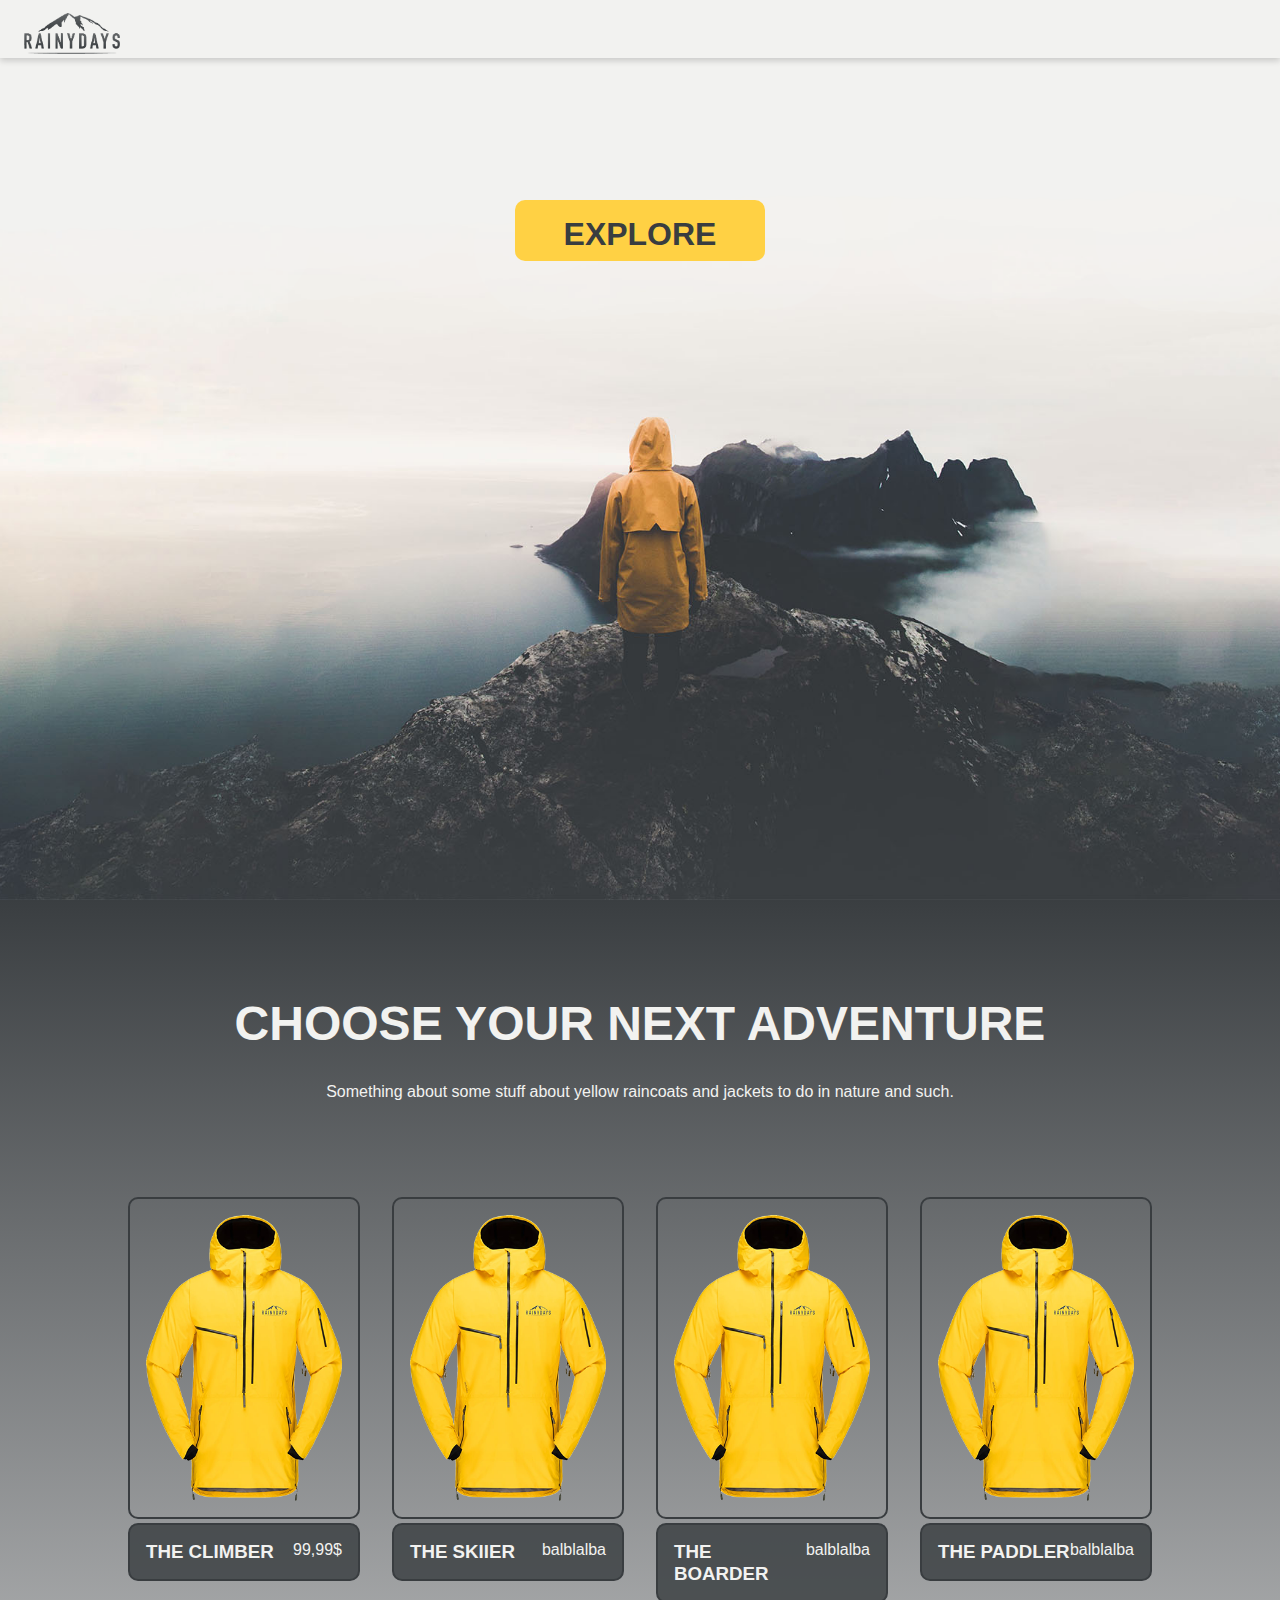
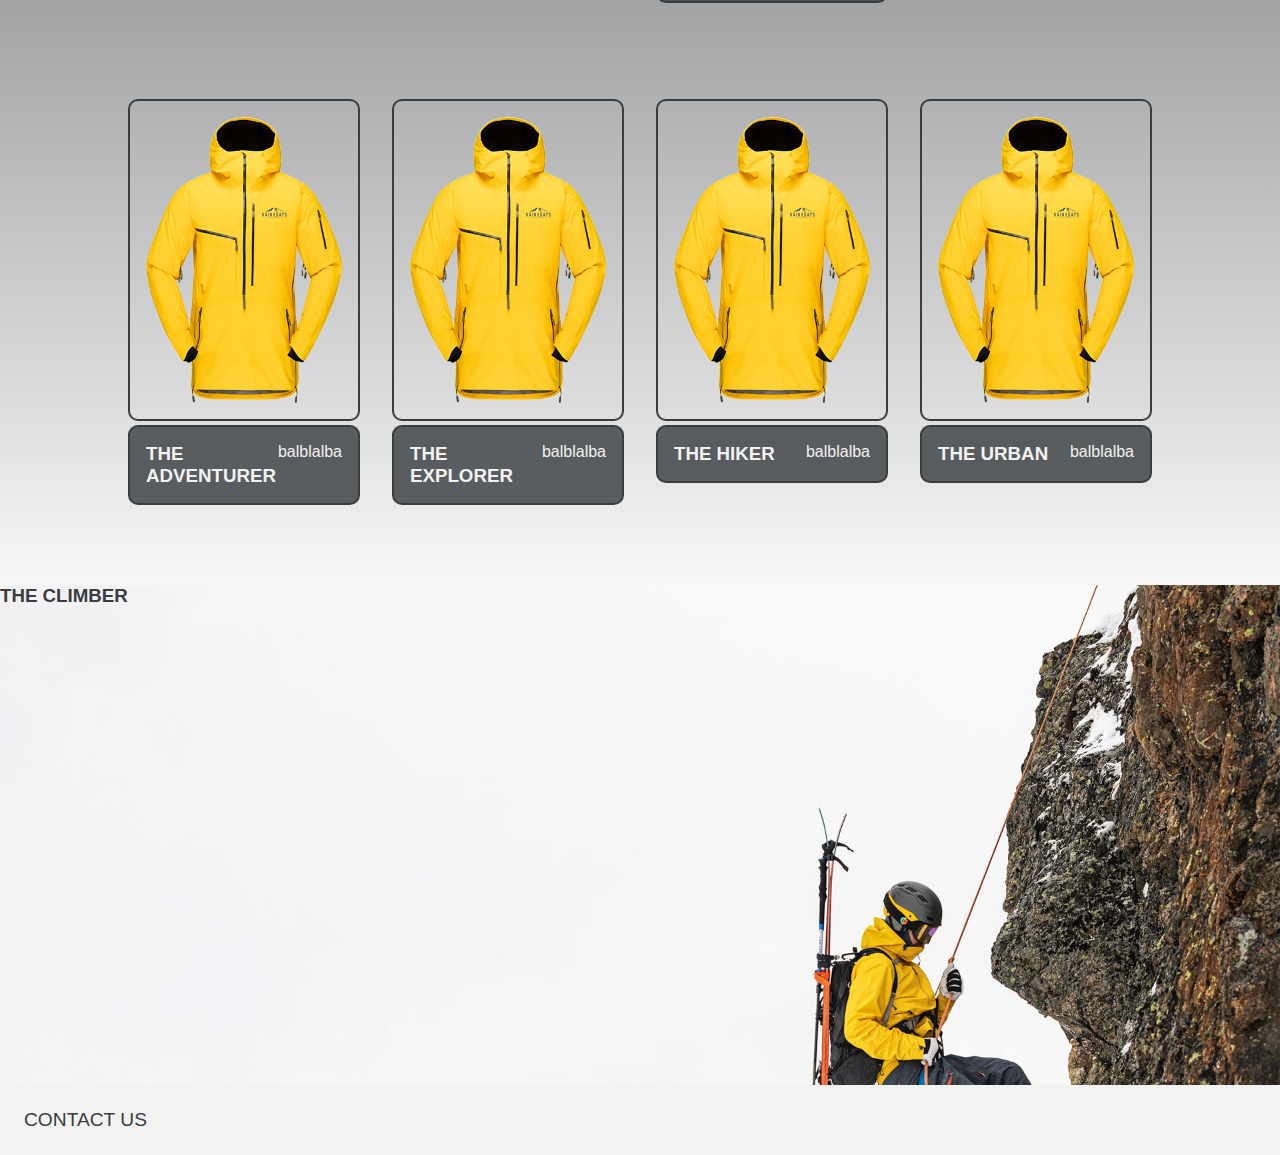
==== index.html @ fcfbfd4c "Add styles to product overview" ====
<!DOCTYPE html>
<html lang="en">

<head>
  <meta charset="UTF-8">
  <meta name="viewport" content="width=device-width, initial-scale=1.0">
  <title>RAINYDAYS</title>
  <link rel="icon" href="images/favicon.ico" />
  <link rel="stylesheet" href="css/style.css">
  <link rel="stylesheet" href="https://use.fontawesome.com/releases/v5.15.4/css/all.css"
    integrity="sha384-DyZ88mC6Up2uqS4h/KRgHuoeGwBcD4Ng9SiP4dIRy0EXTlnuz47vAwmeGwVChigm" crossorigin="anonymous">
  <link href="https://fonts.cdnfonts.com/css/din-1451-std" rel="stylesheet">



</head>

<body>
  <header>
    <a href="index.html">
      <img src="images/logo.png" alt="RAINYDAYS Home">
    </a>
    <input type="checkbox" id="hamburger-checkbox" />
    <label for="hamburger-checkbox"><span></span></label>
    <nav>

      <a href="#help"><i class="fas fa-question-circle"></i></a>
      <a href="#profile"><i class="fas fa-user"></i></a>
      <a href="#cart"><i class="fas fa-shopping-cart"></i></a>
    </nav>
  </header>
  <main>
    <a href="#product-overview" class="cta-button">
      <h1>EXPLORE</h1>
    </a>
    <section id="intro">

    </section>
    <section id="product-overview">
      <h2>CHOOSE YOUR NEXT ADVENTURE</h2>
      <p>Something about some stuff about yellow raincoats and jackets to do in nature and such.</p>
      <div id="product-wrapper">
        <article><img src="images/adventure.png" alt="The Climber" />
          <div class="product-info">
            <h3>THE CLIMBER</h3>
            <p>99,99$</p>
          </div>

        </article>
        <article><img src="images/adventure.png" alt="The Skiier" />
          <div class="product-info">
            <h3>THE SKIIER</h3>
            <p>balblalba</p>
          </div>
        </article>
        <article><img src="images/adventure.png" alt="The Boarder" />
          <div class="product-info">
            <h3>THE BOARDER</h3>
            <p>balblalba</p>
          </div>
        </article>
        <article><img src="images/adventure.png" alt="The Paddler" />
          <div class="product-info">
            <h3>THE PADDLER</h3>
            <p>balblalba</p>
          </div>
        </article>
        <article><img src="images/adventure.png" alt="The Adventurer" />
          <div class="product-info">
            <h3>THE ADVENTURER</h3>
            <p>balblalba</p>
          </div>
        </article>
        <article><img src="images/adventure.png" alt="The Explorer" />
          <div class="product-info">
            <h3>THE EXPLORER</h3>
            <p>balblalba</p>
          </div>
        </article>
        <article><img src="images/adventure.png" alt="The Hiker" />
          <div class="product-info">
            <h3>THE HIKER</h3>
            <p>balblalba</p>
          </div>
        </article>
        <article><img src="images/adventure.png" alt="The Urban" />
          <div class="product-info">
            <h3>THE URBAN</h3>
            <p>balblalba</p>
          </div>
        </article>
      </div>
    </section>
    <section id="climber" class="product-hero">
      <h3>THE CLIMBER</h3>
    </section>

  </main>
  <footer>
    <a href="#contact">CONTACT US</a>
    <div class="social-media">
      <a href="https://www.facebook.com" target="_blank"><i class="fab fa-facebook"></i></a>
      <a href="https://www.instagram.com" target="_blank"><i class="fab fa-instagram"></i></a>
      <a href="https://www.twitter.com"><i class="fab fa-twitter"></i></a>
    </div>
  </footer>
</body>

</html>
---- css/style.css ----
:root {
  --pink: #f2a679;
  --brown: #8c613b;
  --yellow: #ffd144;
  --white: #f2f2f0;
  --black: #393d40;
  --shadow: #00000029;
  --grey: #393d40d0;
}

* {
  margin: 0;
  padding: 0;
  box-sizing: border-box;
  text-decoration: none;
}

body {
  font-family: "DIN 1451 Std", Arial, Helvetica, sans-serif;
  color: var(--black);
}

header {
  background-color: var(--white);
  position: fixed;
  z-index: 2;
  top: 0;
  left: 0;
  width: 100%;
  box-shadow: 0px 3px 6px var(--shadow);
}

header img {
  max-width: 6rem;
  margin: 0.8rem 0rem 0rem 1.5rem;
}

nav {
  display: none;
}

#hamburger-checkbox {
  display: none;
}

#hamburger-checkbox:checked ~ nav {
  display: flex;
  justify-content: space-evenly;
  min-width: 100vw;
  /*   overflow: hidden;
  z-index: 10;
  position: absolute;
  top: 4rem;
  left: calc(50% - 100px); */
}

#hamburger-checkbox:checked ~ label > span::after {
  content: "\f057";
}

header img:hover {
  opacity: 0.6;
}

header label {
  padding: 1.5rem;
  cursor: pointer;
  float: right;
}

label > span::after {
  font-family: "Font Awesome 5 Free";
  content: "\f0c9";
  font-weight: 900;
  font-style: normal;
}

nav a {
  padding: 1.5rem;
}

h2 {
  font-size: 3rem;
  padding: 3rem 1rem 1rem 1rem;
  text-align: center;
}

nav a:hover {
  color: var(--pink);
}

a {
  color: var(--black);
}

#intro {
  max-width: 100%;
  min-height: 100vh;
  background: url("../images/background.png");
  background-repeat: no-repeat;
  background-size: cover;
  background-position: center;
}

.cta-button {
  background-color: var(--yellow);
  width: 250px;
  padding: 1rem 1rem 0.5rem 1rem;
  text-align: center;
  display: inline-block;
  position: absolute;
  top: 200px;
  left: calc(50% - 125px);
  cursor: pointer;
  border-radius: 10px;
}

.cta-button:hover {
  background-color: var(--pink);
}

#product-overview {
  background: linear-gradient(180deg, #3a3e41 0%, #f7f7f7 100%);
  color: var(--white);
  scroll-margin-top: 3rem;
  padding-bottom: 5rem;
}

#product-overview > p {
  text-align: center;
  padding: 1rem;
}

#product-wrapper {
  margin-top: 5rem;
  display: flex;
  flex-wrap: wrap;
  gap: 6rem 2rem;
  justify-content: center;
  margin-left: 10%;
  margin-right: 10%;
}

#product-wrapper article {
  flex: 1;
  min-width: 100%;
  cursor: pointer;
}

#product-wrapper article:hover > img {
  background-color: var(--white);
}

#product-wrapper article:hover > .product-info {
  background-color: var(--pink);
  border: solid var(--pink) 2px;
}

#product-wrapper img {
  width: 100%;
  border: solid var(--black) 2px;
  border-radius: 10px;
  padding: 1rem;
}

.product-info {
  background-color: var(--grey);
  border: solid var(--black) 2px;
  border-radius: 10px;
  padding: 1rem;
  display: flex;
  justify-content: space-between;
}

.product-hero {
  max-width: 100vw;
  min-height: 500px;
}

#climber {
  background: url("../images/climber.jpg");
  background-repeat: no-repeat;
  background-size: 100%;
}

footer {
  background-color: var(--white);
  display: flex;
  justify-content: space-between;
  padding: 1.5rem;
}

footer a {
  display: inline-block;
  padding: 1.5rem;
  font-size: 1.2rem;
}

footer a:hover {
  color: var(--pink);
}

@media (min-width: 500px) {
  header {
    display: flex;
    flex-wrap: wrap;
    justify-content: space-between;
    align-items: center;
  }
  header label {
    display: none;
  }
  nav {
    display: block;
    flex: none;
  }
}

@media (max-width: 400px) {
  footer a {
    padding: 0.3rem;
  }
}

@media (min-width: 700px) {
  #product-wrapper > article {
    min-width: 45%;
  }
  footer {
    padding: 0;
  }
}

@media (min-width: 800px) {
  #product-wrapper > article {
    min-width: 30%;
  }
}

@media (min-width: 900px) {
  #product-wrapper > article {
    min-width: 20%;
  }
  h2 {
    padding-top: 6rem;
  }
}

/* footer   min-height: 4rem; */
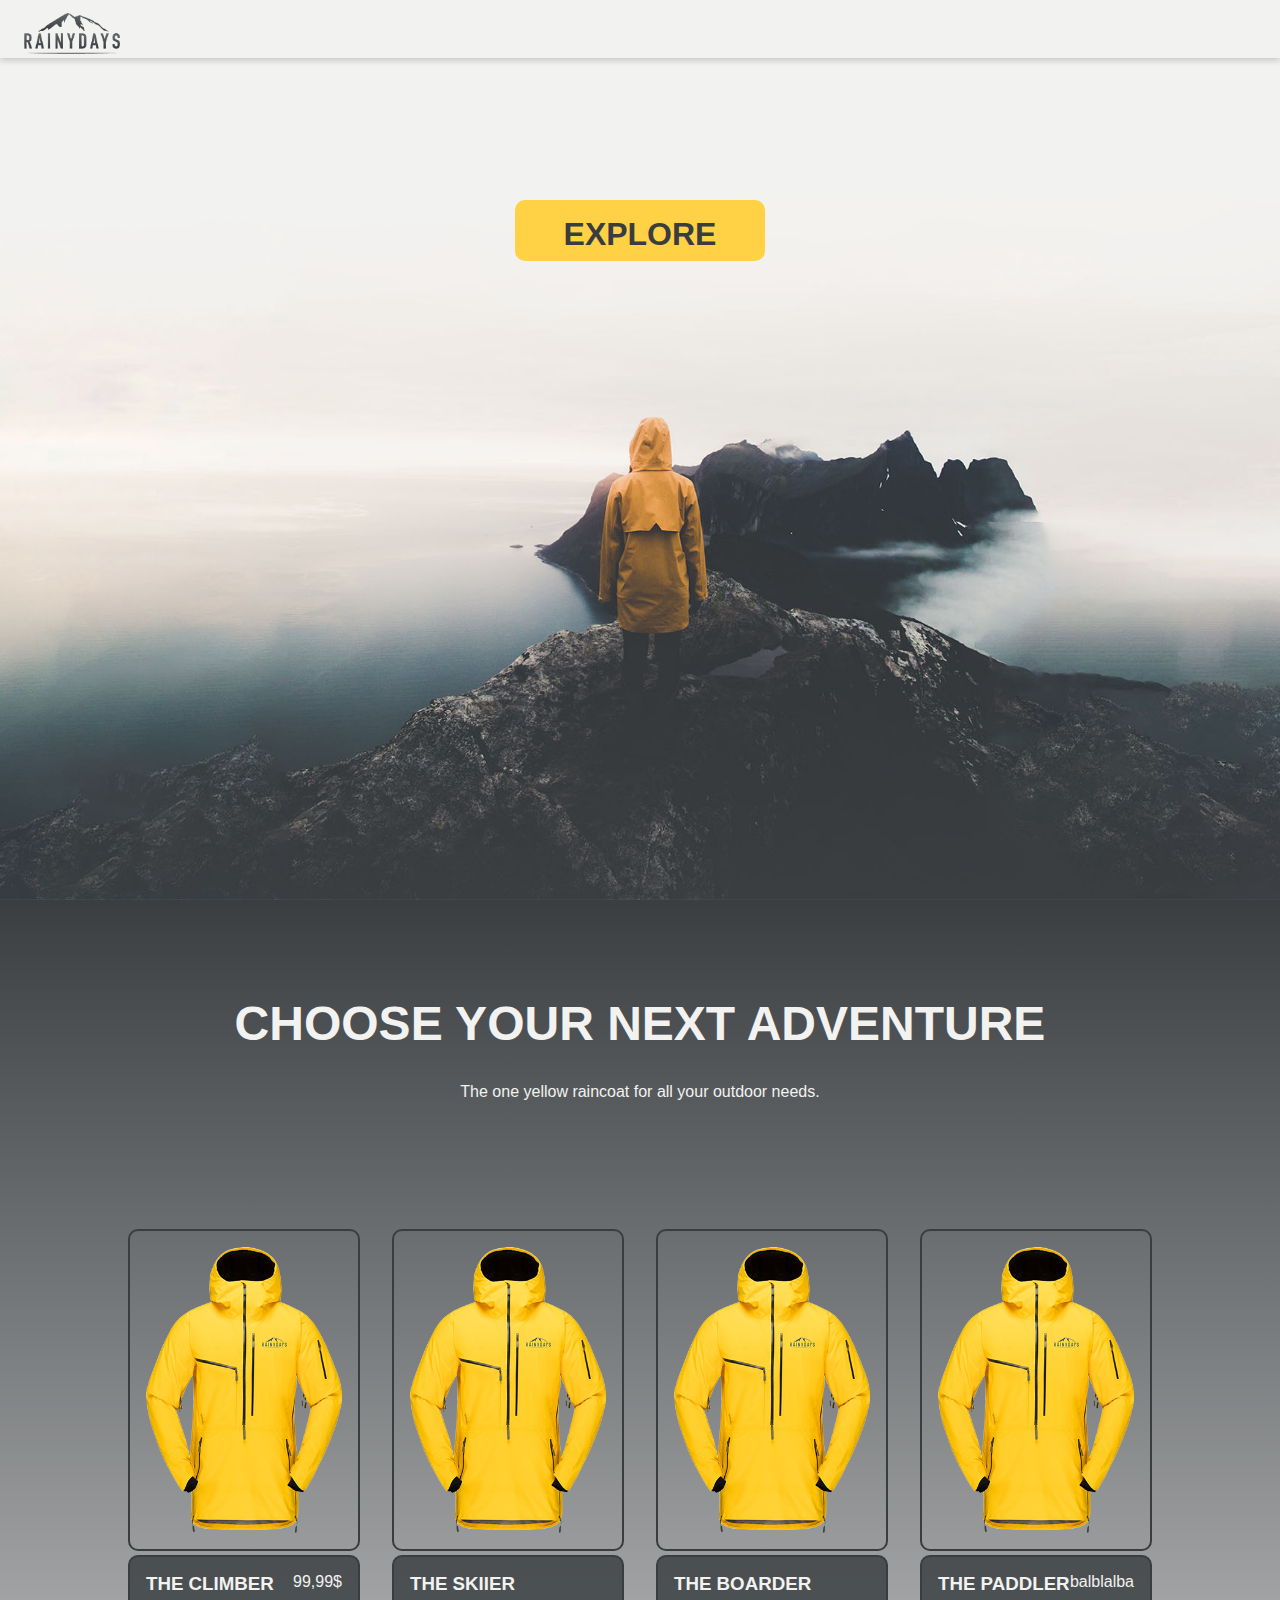
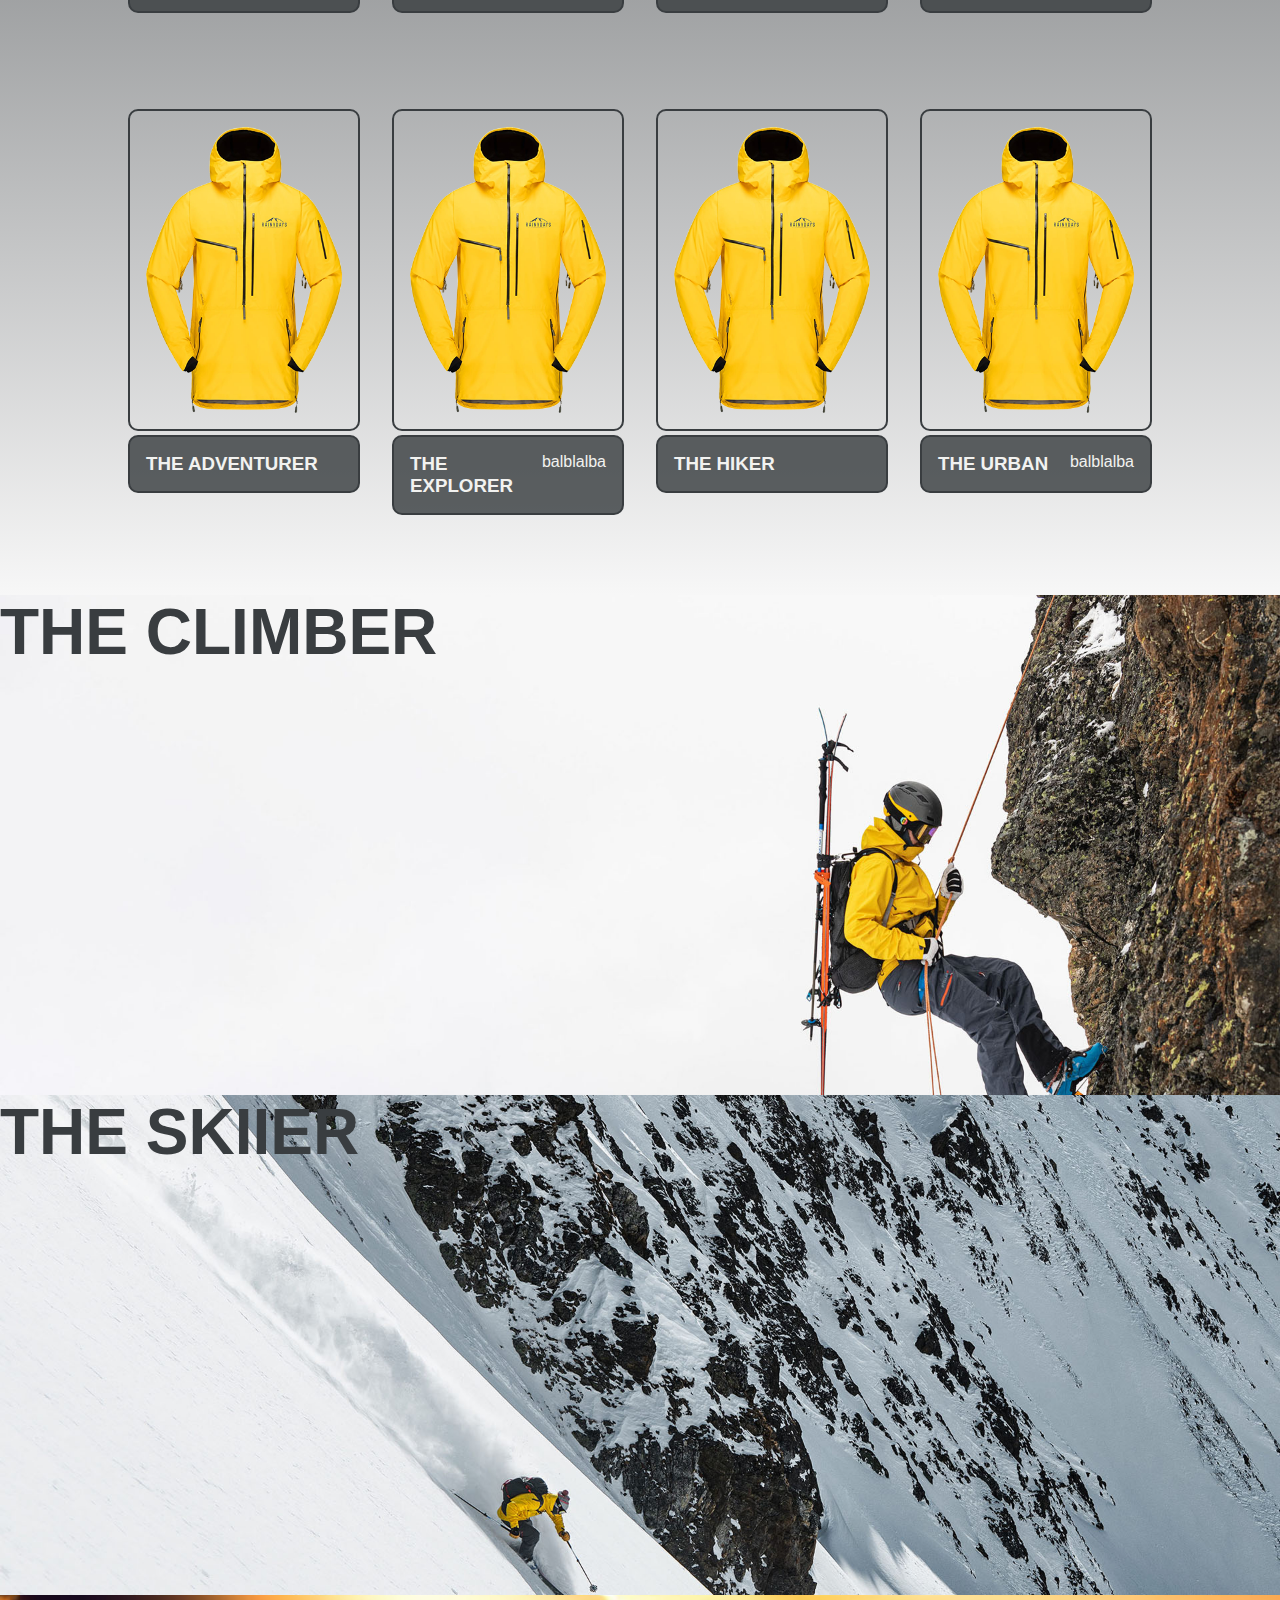
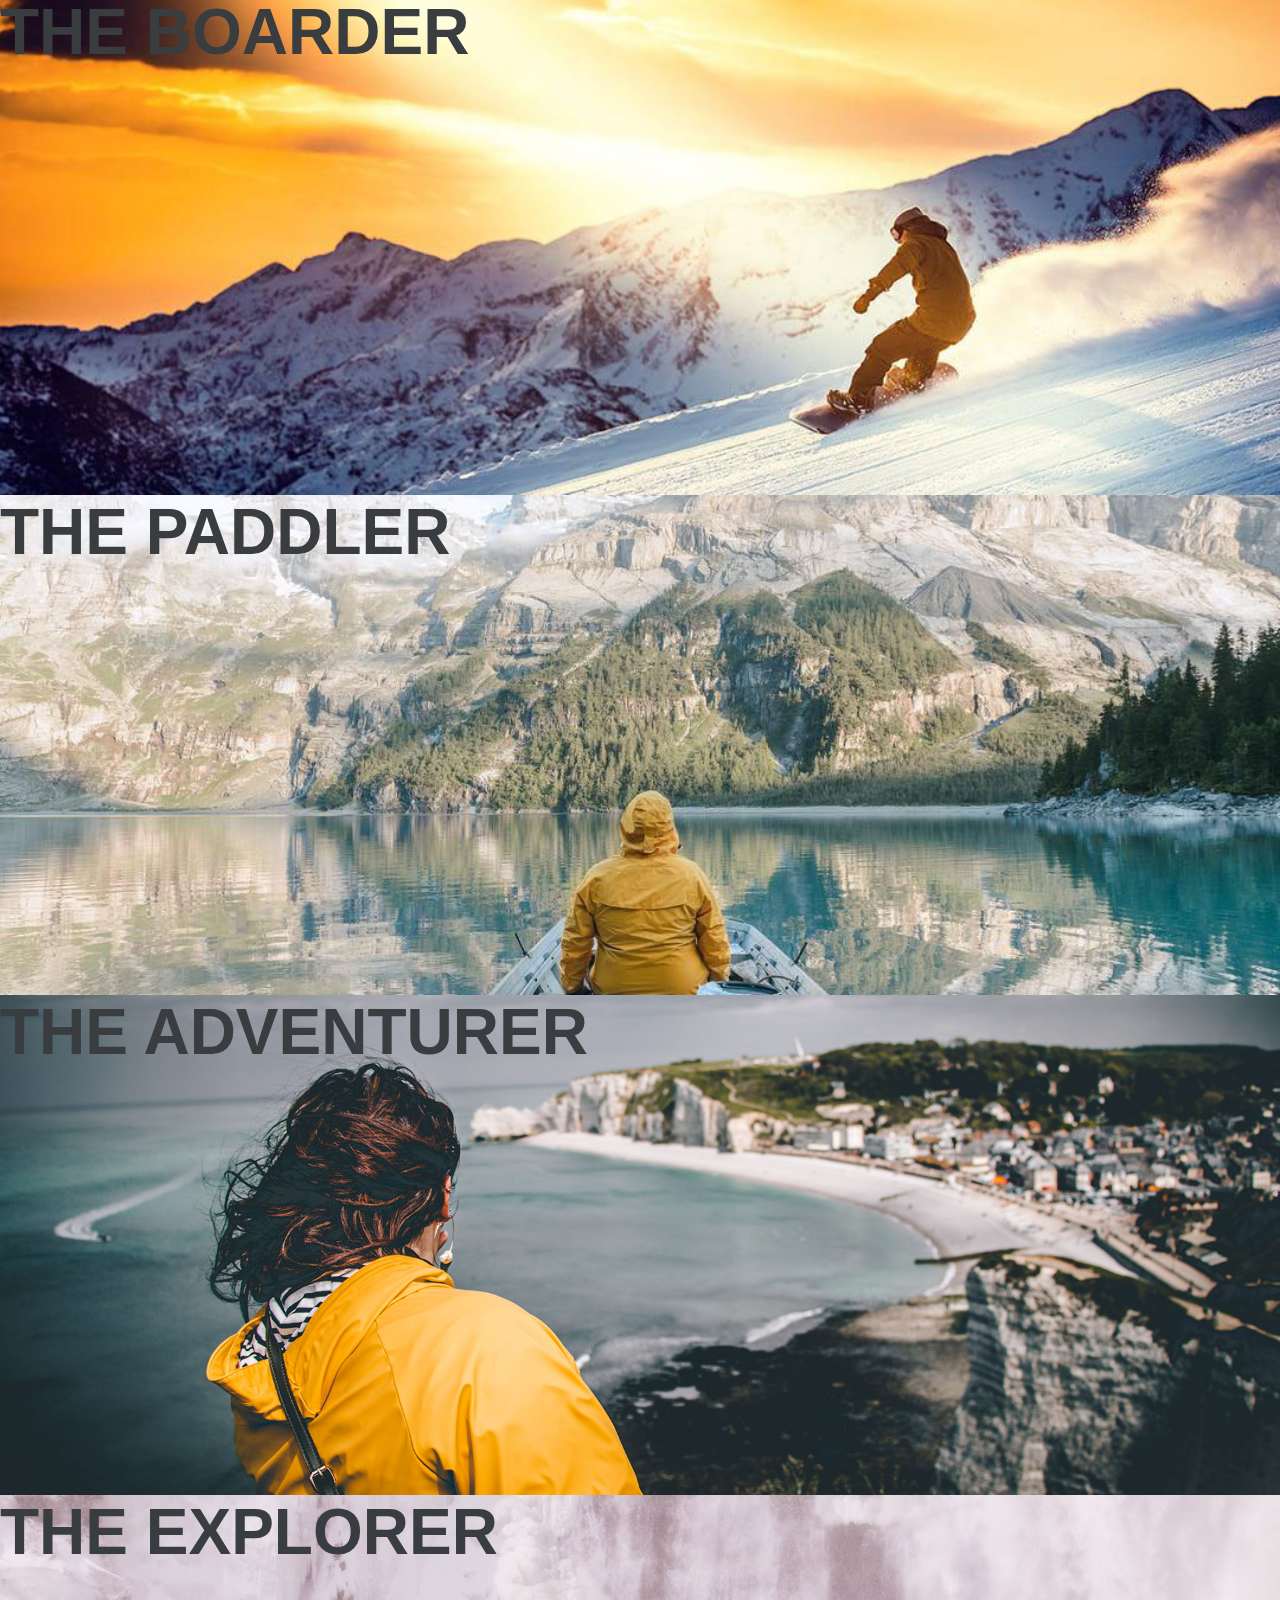
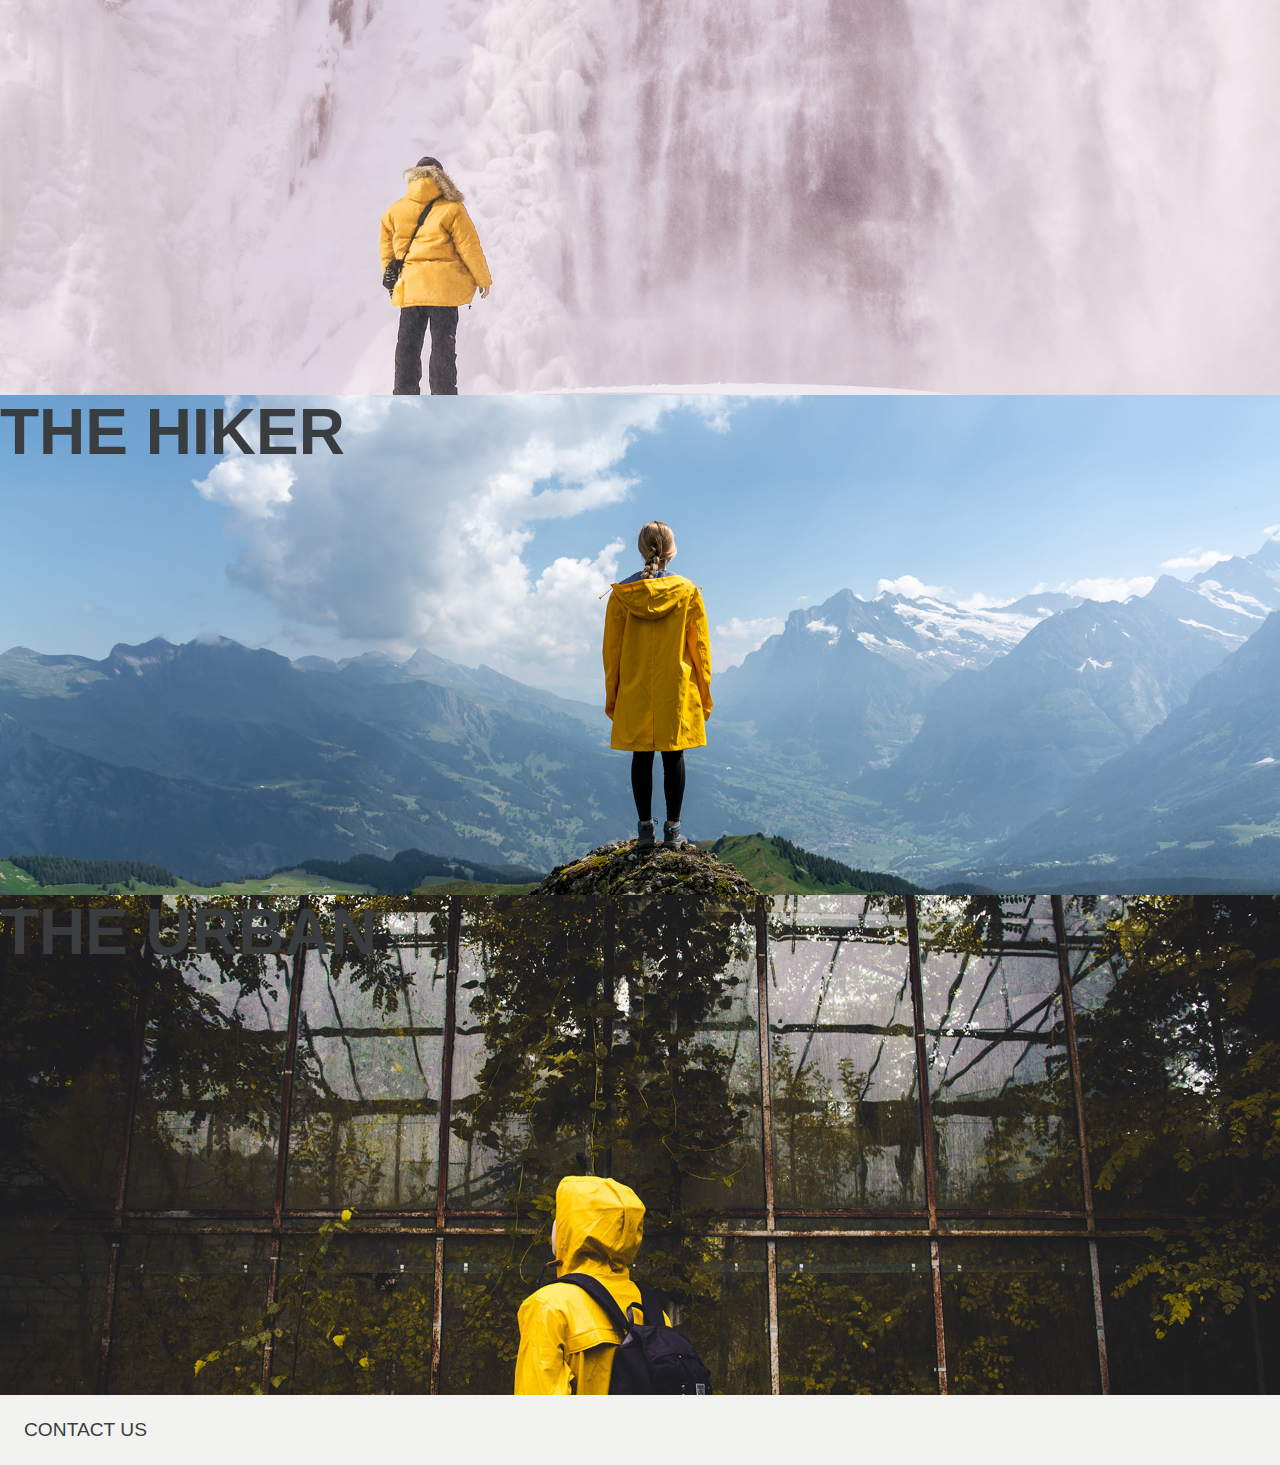
==== commit 687f980b: "Add experience images" ====
--- a/index.html
+++ b/index.html
@@ -38,7 +38,11 @@
     </section>
     <section id="product-overview">
       <h2>CHOOSE YOUR NEXT ADVENTURE</h2>
-      <p>Something about some stuff about yellow raincoats and jackets to do in nature and such.</p>
+      <p>The one yellow raincoat for all your outdoor needs.</p>
+      <p><i class="fas fa-bolt"></i><i class="fas fa-cloud"></i><i class="fas fa-cloud-showers-heavy"></i><i
+          class="fas fa-snowflake"></i><i class="fas fa-sun"></i><i class="fas fa-wind"></i><i
+          class="fas fa-water"></i><i class="fas fa-temperature-high"></i><i class="fas fa-temperature-low"></i>
+      </p>
       <div id="product-wrapper">
         <article><img src="images/adventure.png" alt="The Climber" />
           <div class="product-info">
@@ -50,13 +54,13 @@
         <article><img src="images/adventure.png" alt="The Skiier" />
           <div class="product-info">
             <h3>THE SKIIER</h3>
-            <p>balblalba</p>
+            <p><i class="fas fa-skiing"></i></p>
           </div>
         </article>
         <article><img src="images/adventure.png" alt="The Boarder" />
           <div class="product-info">
             <h3>THE BOARDER</h3>
-            <p>balblalba</p>
+            <p><i class="fas fa-snowboarding"></i></p>
           </div>
         </article>
         <article><img src="images/adventure.png" alt="The Paddler" />
@@ -68,7 +72,7 @@
         <article><img src="images/adventure.png" alt="The Adventurer" />
           <div class="product-info">
             <h3>THE ADVENTURER</h3>
-            <p>balblalba</p>
+            <p><i class="fas fa-recycle"></i></p>
           </div>
         </article>
         <article><img src="images/adventure.png" alt="The Explorer" />
@@ -80,7 +84,7 @@
         <article><img src="images/adventure.png" alt="The Hiker" />
           <div class="product-info">
             <h3>THE HIKER</h3>
-            <p>balblalba</p>
+            <p><i class="fas fa-hiking"></i></p>
           </div>
         </article>
         <article><img src="images/adventure.png" alt="The Urban" />
@@ -92,7 +96,28 @@
       </div>
     </section>
     <section id="climber" class="product-hero">
-      <h3>THE CLIMBER</h3>
+      <h4>THE CLIMBER</h4>
+    </section>
+    <section id="skiier" class="product-hero">
+      <h4>THE SKIIER</h4>
+    </section>
+    <section id="boarder" class="product-hero">
+      <h4>THE BOARDER</h4>
+    </section>
+    <section id="paddler" class="product-hero">
+      <h4>THE PADDLER</h4>
+    </section>
+    <section id="adventurer" class="product-hero">
+      <h4>THE ADVENTURER</h4>
+    </section>
+    <section id="explorer" class="product-hero">
+      <h4>THE EXPLORER</h4>
+    </section>
+    <section id="hiker" class="product-hero">
+      <h4>THE HIKER</h4>
+    </section>
+    <section id="urban" class="product-hero">
+      <h4>THE URBAN</h4>
     </section>
 
   </main>
--- a/css/style.css
+++ b/css/style.css
@@ -83,6 +83,13 @@
   font-size: 3rem;
   padding: 3rem 1rem 1rem 1rem;
   text-align: center;
+}
+
+h3 {
+}
+
+h4 {
+  font-size: 4rem;
 }
 
 nav a:hover {
@@ -173,14 +180,47 @@
 }
 
 .product-hero {
-  max-width: 100vw;
+  min-width: 100vw;
   min-height: 500px;
 }
 
 #climber {
-  background: url("../images/climber.jpg");
-  background-repeat: no-repeat;
-  background-size: 100%;
+  background: url("../images/climber.jpg") no-repeat right;
+  background-size: cover;
+}
+
+#skiier {
+  background: url("../images/skiier.jpg") no-repeat center;
+  background-size: cover;
+}
+
+#boarder {
+  background: url("../images/boarder.jpg") no-repeat center;
+  background-size: cover;
+}
+
+#paddler {
+  background: url("../images/paddler.jpg") no-repeat center;
+  background-size: cover;
+}
+
+#adventurer {
+  background: url("../images/adventurer.jpg") no-repeat center;
+  background-size: cover;
+}
+
+#explorer {
+  background: url("../images/explorer.jpg") no-repeat center;
+  background-size: cover;
+}
+
+#hiker {
+  background: url("../images/hiker.jpg") no-repeat center;
+  background-size: cover;
+}
+#urban {
+  background: url("../images/urban.jpg") no-repeat center;
+  background-size: cover;
 }
 
 footer {
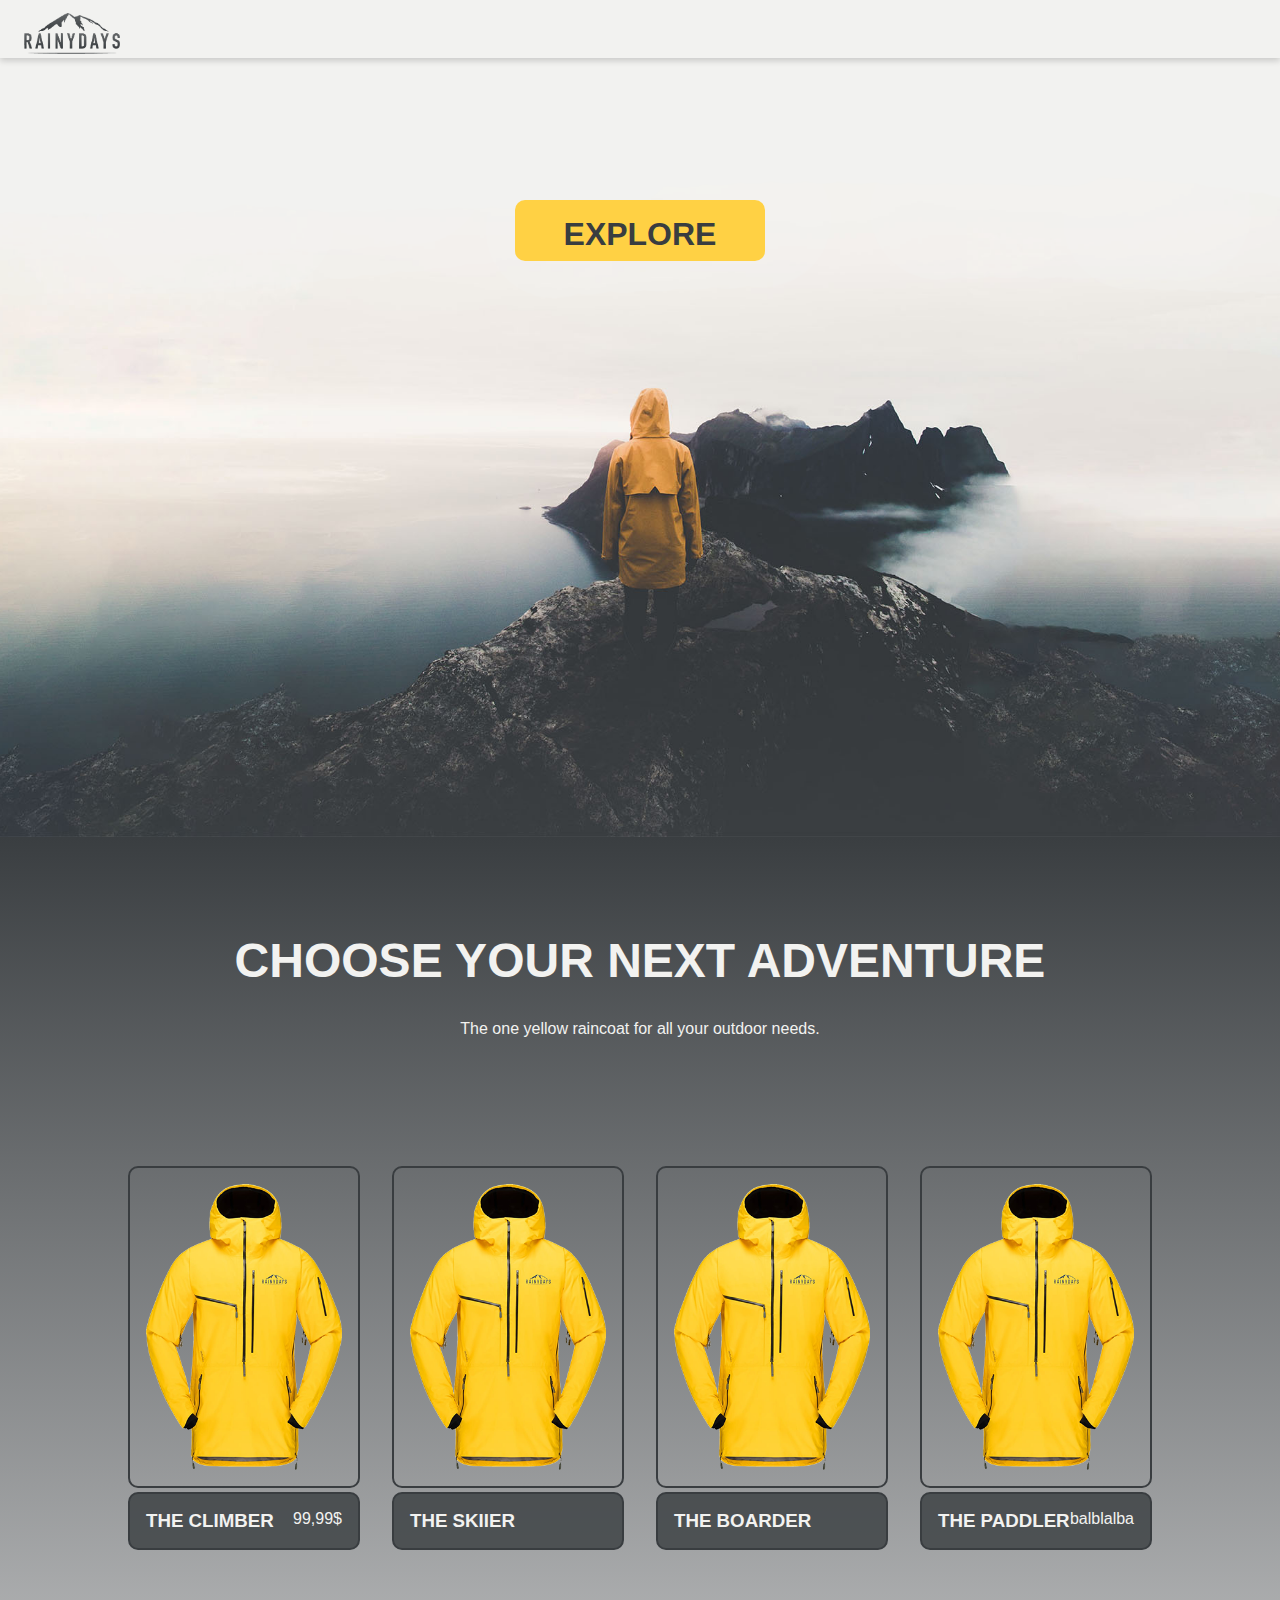
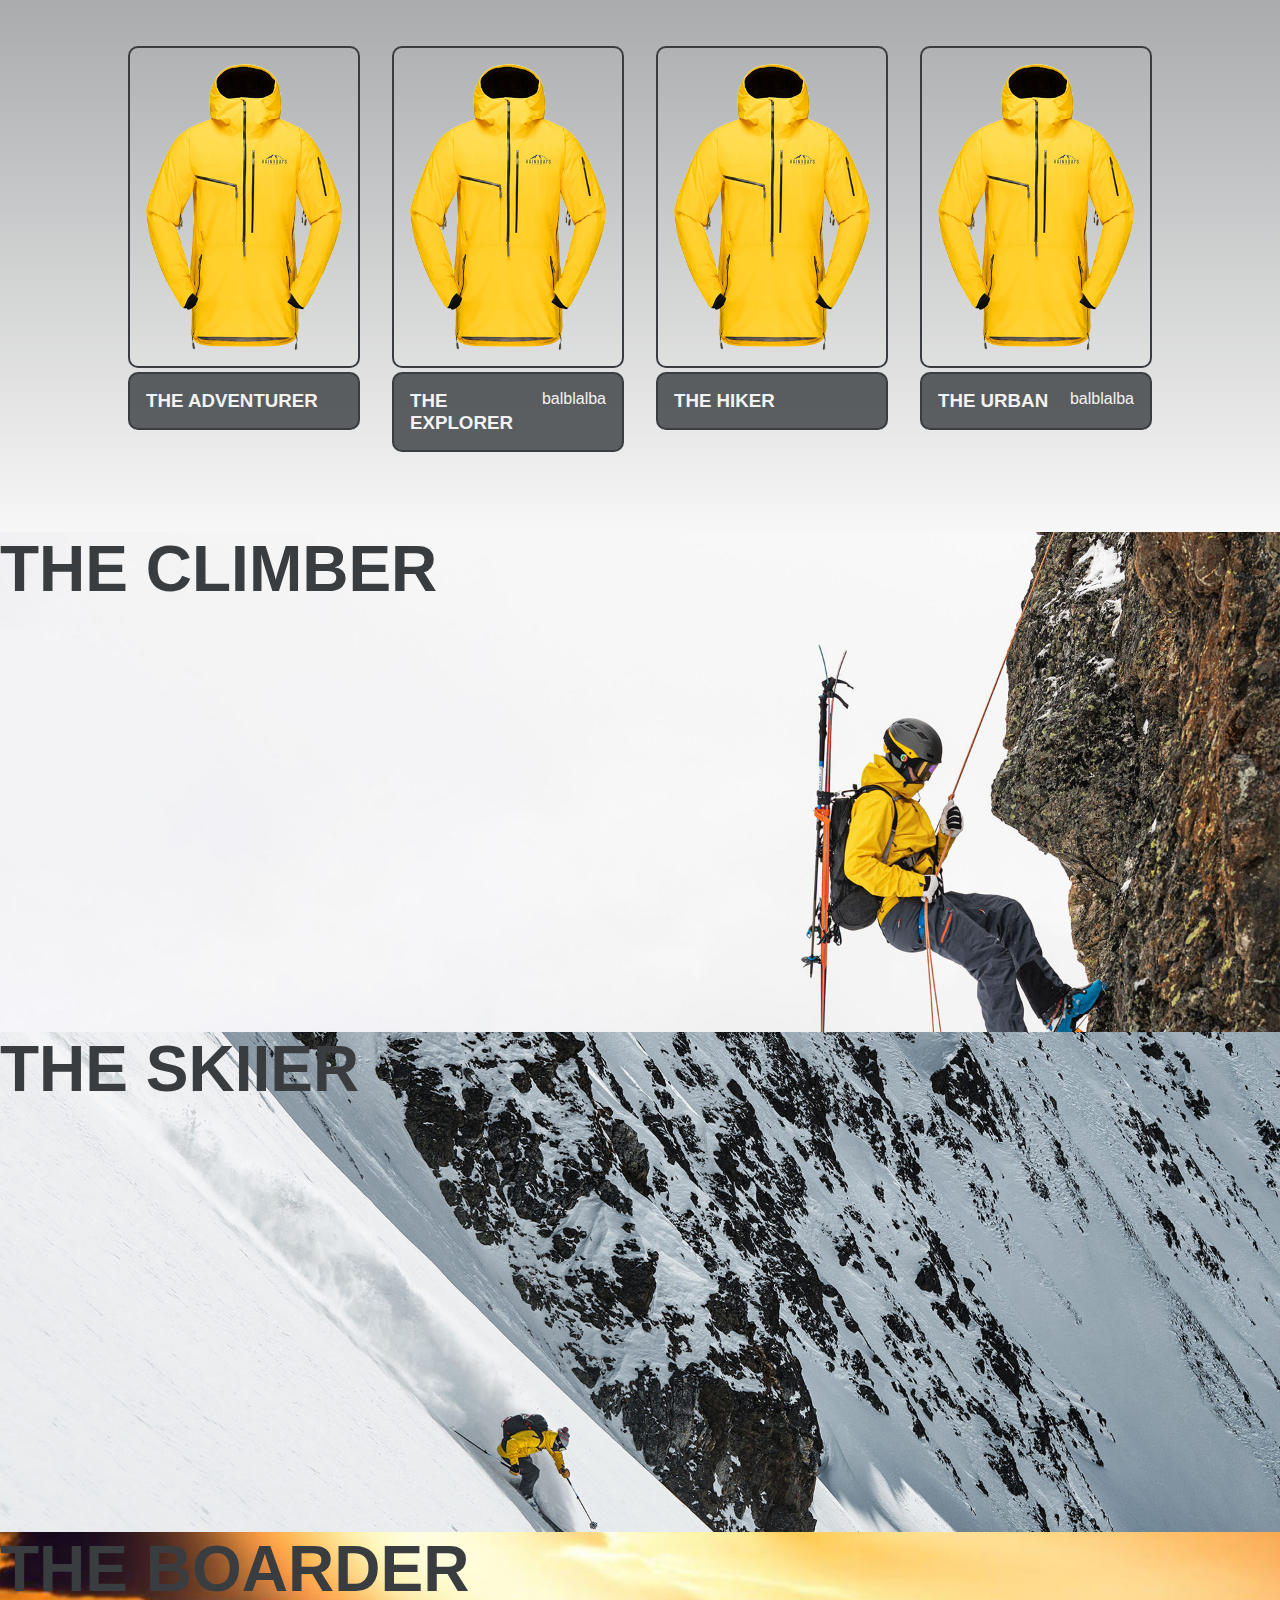
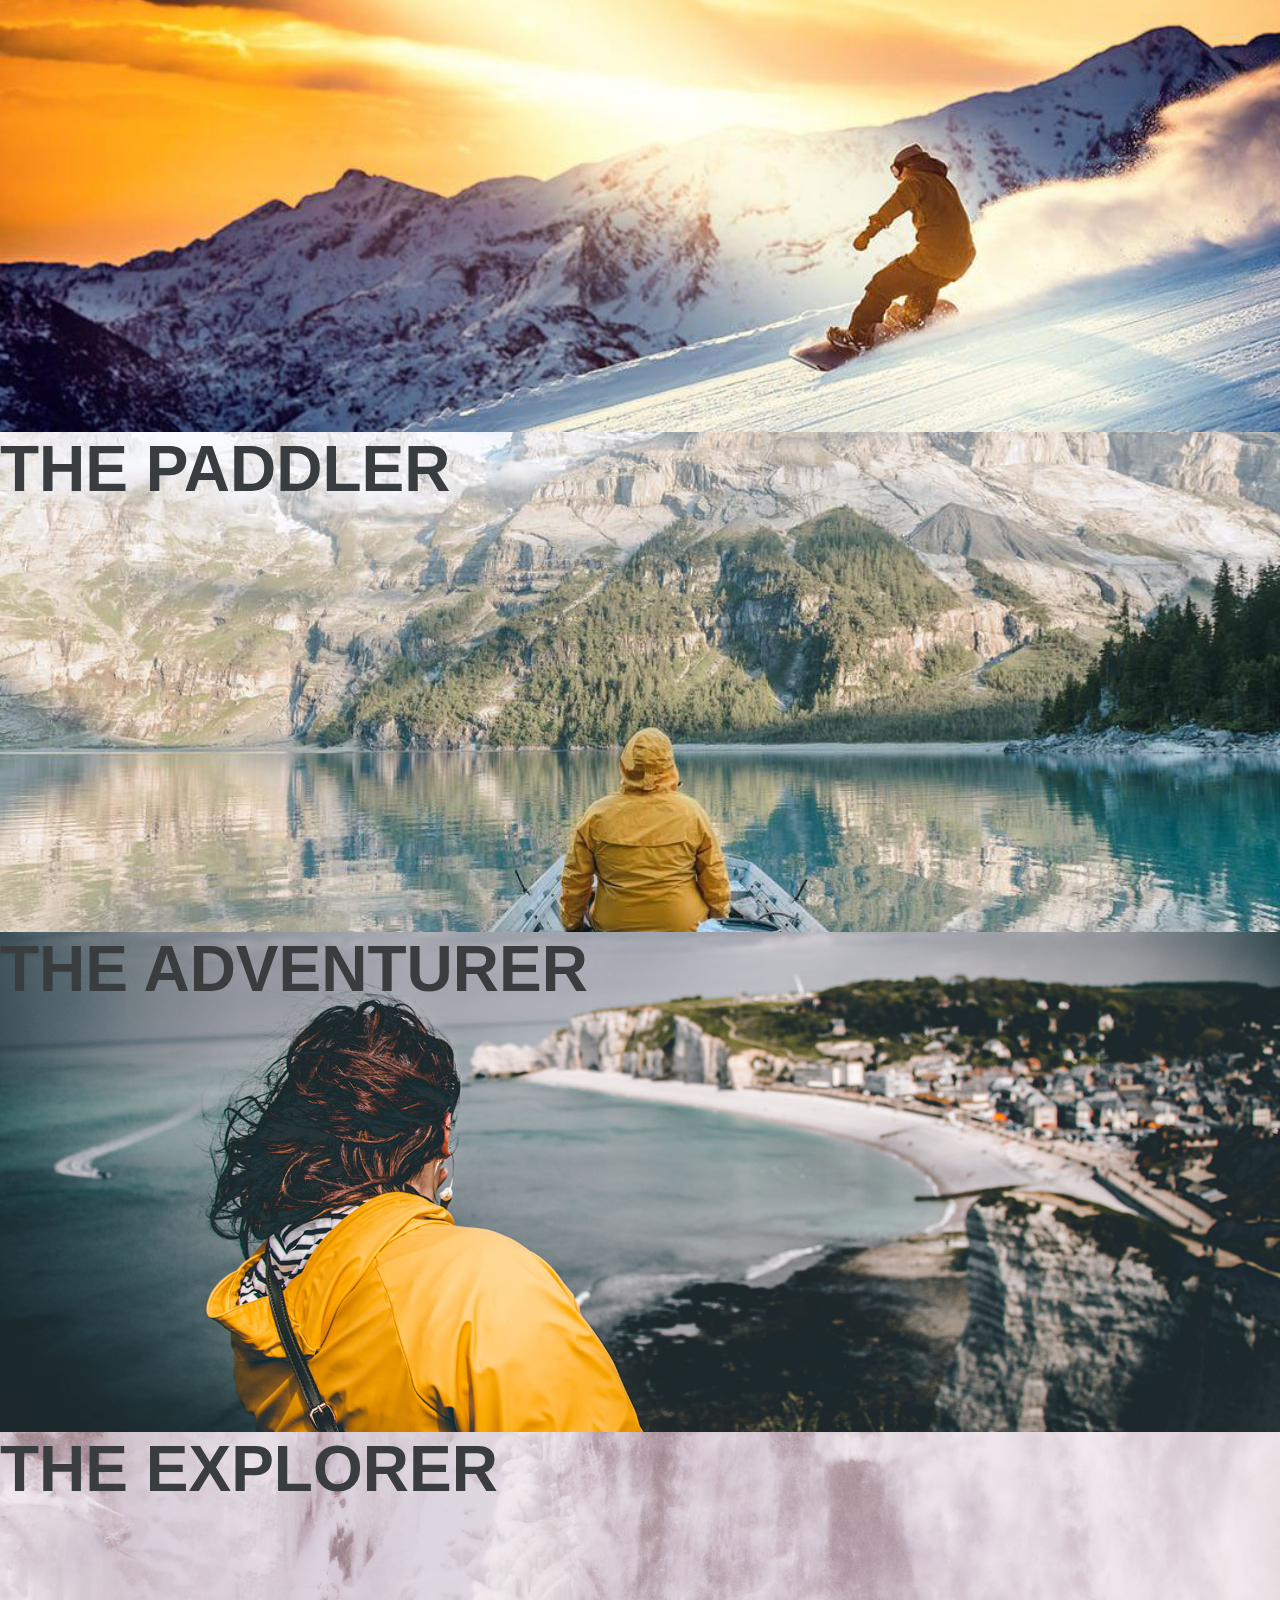
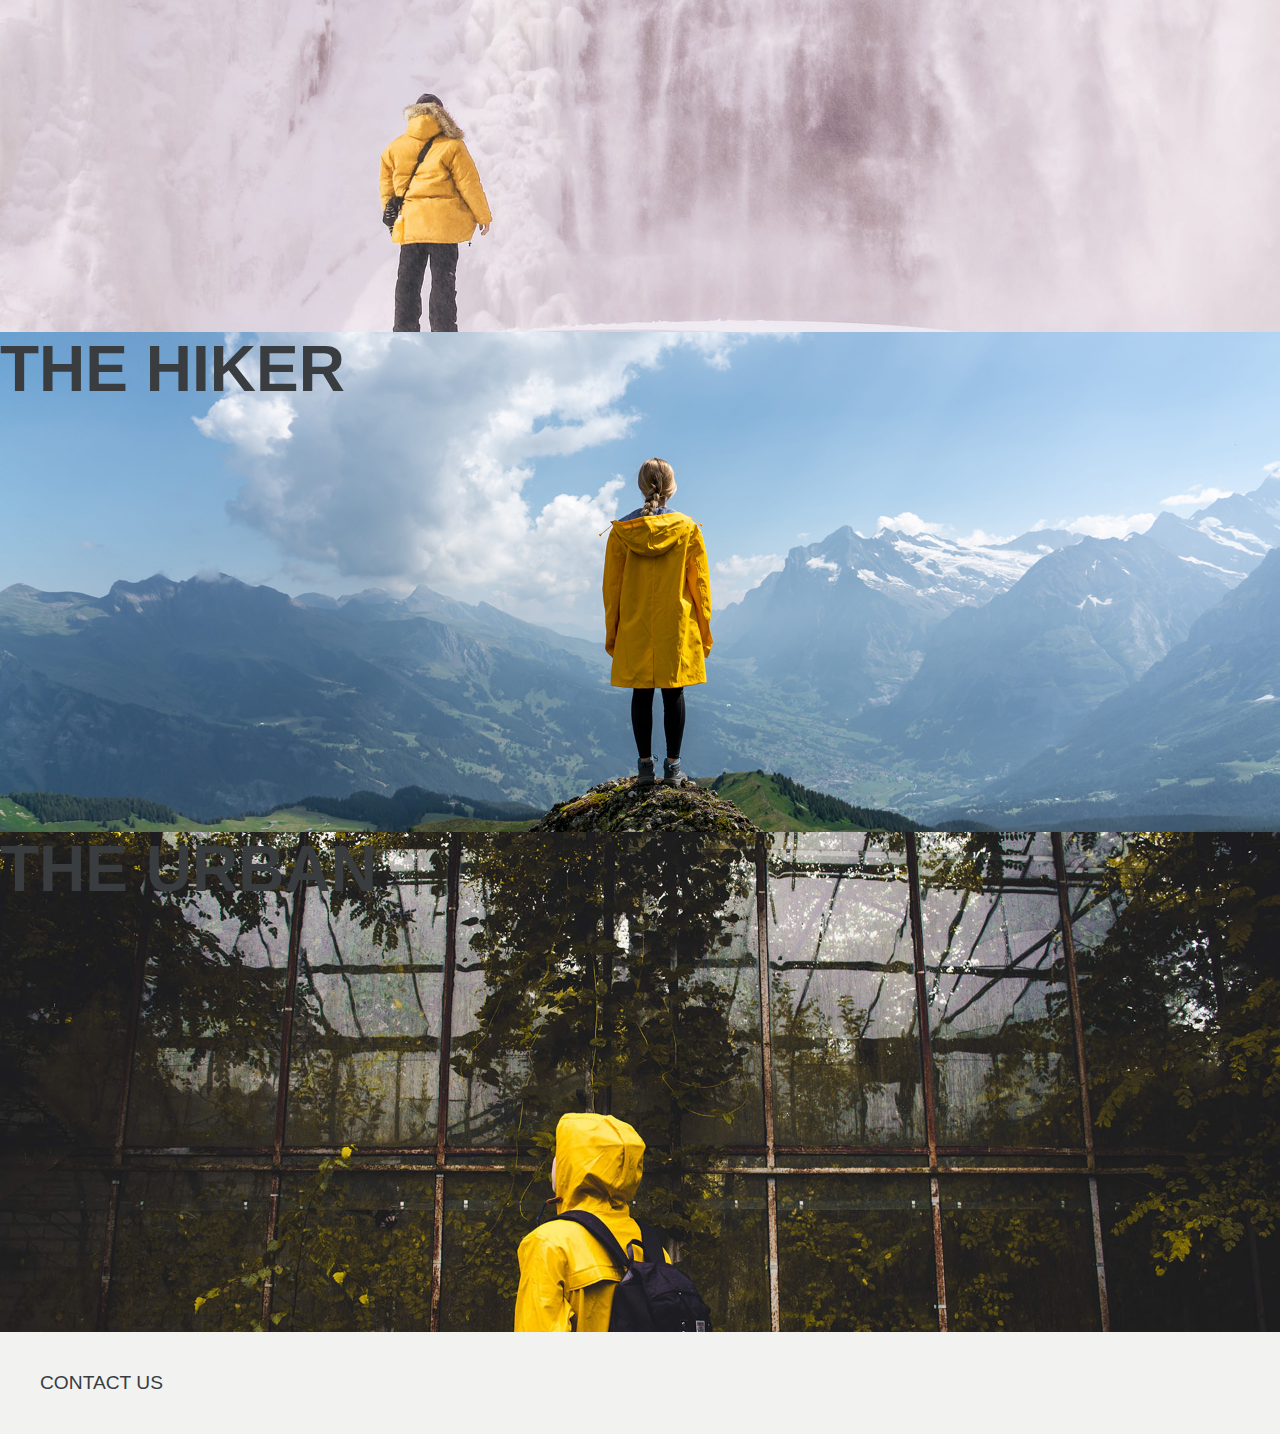
==== commit 77850f38: "Add product.html" ====
--- a/index.html
+++ b/index.html
@@ -4,7 +4,9 @@
 <head>
   <meta charset="UTF-8">
   <meta name="viewport" content="width=device-width, initial-scale=1.0">
-  <title>RAINYDAYS</title>
+  <meta name="description" content="RAINYDAYS - Yellow Rain Coats">
+  <meta name="keywords" content="rainydays, yellow, rain, coats, jackets, adventures, explore, outdoors">
+  <title>RAINYDAYS - Home</title>
   <link rel="icon" href="images/favicon.ico" />
   <link rel="stylesheet" href="css/style.css">
   <link rel="stylesheet" href="https://use.fontawesome.com/releases/v5.15.4/css/all.css"
@@ -30,7 +32,7 @@
     </nav>
   </header>
   <main>
-    <a href="#product-overview" class="cta-button">
+    <a href="#product-overview" id="cta-button" class="button">
       <h1>EXPLORE</h1>
     </a>
     <section id="intro">
@@ -44,50 +46,50 @@
           class="fas fa-water"></i><i class="fas fa-temperature-high"></i><i class="fas fa-temperature-low"></i>
       </p>
       <div id="product-wrapper">
-        <article><img src="images/adventure.png" alt="The Climber" />
+        <article><img src="images/jacket.png" alt="The Climber" />
           <div class="product-info">
             <h3>THE CLIMBER</h3>
             <p>99,99$</p>
           </div>
 
         </article>
-        <article><img src="images/adventure.png" alt="The Skiier" />
+        <article><img src="images/jacket.png" alt="The Skiier" />
           <div class="product-info">
             <h3>THE SKIIER</h3>
             <p><i class="fas fa-skiing"></i></p>
           </div>
         </article>
-        <article><img src="images/adventure.png" alt="The Boarder" />
+        <article><img src="images/jacket.png" alt="The Boarder" />
           <div class="product-info">
             <h3>THE BOARDER</h3>
             <p><i class="fas fa-snowboarding"></i></p>
           </div>
         </article>
-        <article><img src="images/adventure.png" alt="The Paddler" />
+        <article><img src="images/jacket.png" alt="The Paddler" />
           <div class="product-info">
             <h3>THE PADDLER</h3>
             <p>balblalba</p>
           </div>
         </article>
-        <article><img src="images/adventure.png" alt="The Adventurer" />
+        <article><img src="images/jacket.png" alt="The Adventurer" />
           <div class="product-info">
             <h3>THE ADVENTURER</h3>
             <p><i class="fas fa-recycle"></i></p>
           </div>
         </article>
-        <article><img src="images/adventure.png" alt="The Explorer" />
+        <article><img src="images/jacket.png" alt="The Explorer" />
           <div class="product-info">
             <h3>THE EXPLORER</h3>
             <p>balblalba</p>
           </div>
         </article>
-        <article><img src="images/adventure.png" alt="The Hiker" />
+        <article><img src="images/jacket.png" alt="The Hiker" />
           <div class="product-info">
             <h3>THE HIKER</h3>
             <p><i class="fas fa-hiking"></i></p>
           </div>
         </article>
-        <article><img src="images/adventure.png" alt="The Urban" />
+        <article><img src="images/jacket.png" alt="The Urban" />
           <div class="product-info">
             <h3>THE URBAN</h3>
             <p>balblalba</p>
@@ -95,30 +97,32 @@
         </article>
       </div>
     </section>
-    <section id="climber" class="product-hero">
-      <h4>THE CLIMBER</h4>
-    </section>
-    <section id="skiier" class="product-hero">
-      <h4>THE SKIIER</h4>
-    </section>
-    <section id="boarder" class="product-hero">
-      <h4>THE BOARDER</h4>
-    </section>
-    <section id="paddler" class="product-hero">
-      <h4>THE PADDLER</h4>
-    </section>
-    <section id="adventurer" class="product-hero">
-      <h4>THE ADVENTURER</h4>
-    </section>
-    <section id="explorer" class="product-hero">
-      <h4>THE EXPLORER</h4>
-    </section>
-    <section id="hiker" class="product-hero">
-      <h4>THE HIKER</h4>
-    </section>
-    <section id="urban" class="product-hero">
-      <h4>THE URBAN</h4>
-    </section>
+    <a href="product.html">
+      <section id="climber" class="product-hero">
+        <h4>THE CLIMBER</h4>
+      </section>
+      <section id="skiier" class="product-hero">
+        <h4>THE SKIIER</h4>
+      </section>
+      <section id="boarder" class="product-hero">
+        <h4>THE BOARDER</h4>
+      </section>
+      <section id="paddler" class="product-hero">
+        <h4>THE PADDLER</h4>
+      </section>
+      <section id="adventurer" class="product-hero">
+        <h4>THE ADVENTURER</h4>
+      </section>
+      <section id="explorer" class="product-hero">
+        <h4>THE EXPLORER</h4>
+      </section>
+      <section id="hiker" class="product-hero">
+        <h4>THE HIKER</h4>
+      </section>
+      <section id="urban" class="product-hero">
+        <h4>THE URBAN</h4>
+      </section>
+    </a>
 
   </main>
   <footer>
--- a/css/style.css
+++ b/css/style.css
@@ -4,8 +4,8 @@
   --yellow: #ffd144;
   --white: #f2f2f0;
   --black: #393d40;
-  --shadow: #00000029;
-  --grey: #393d40d0;
+  --shadow: hsla(0, 0%, 0%, 0.161);
+  --grey: hsla(206, 6%, 24%, 0.816);
 }
 
 * {
@@ -35,10 +35,26 @@
   margin: 0.8rem 0rem 0rem 1.5rem;
 }
 
+header img:hover {
+  opacity: 0.6;
+}
+
 nav {
   display: none;
 }
 
+nav a {
+  padding: 1.5rem;
+}
+
+nav a:hover {
+  color: var(--pink);
+}
+
+a {
+  color: var(--black);
+}
+
 #hamburger-checkbox {
   display: none;
 }
@@ -47,19 +63,10 @@
   display: flex;
   justify-content: space-evenly;
   min-width: 100vw;
-  /*   overflow: hidden;
-  z-index: 10;
-  position: absolute;
-  top: 4rem;
-  left: calc(50% - 100px); */
 }
 
 #hamburger-checkbox:checked ~ label > span::after {
   content: "\f057";
-}
-
-header img:hover {
-  opacity: 0.6;
 }
 
 header label {
@@ -75,13 +82,9 @@
   font-style: normal;
 }
 
-nav a {
-  padding: 1.5rem;
-}
-
 h2 {
   font-size: 3rem;
-  padding: 3rem 1rem 1rem 1rem;
+  padding: 1rem;
   text-align: center;
 }
 
@@ -92,37 +95,35 @@
   font-size: 4rem;
 }
 
-nav a:hover {
-  color: var(--pink);
-}
-
-a {
-  color: var(--black);
-}
-
 #intro {
   max-width: 100%;
-  min-height: 100vh;
+  min-height: 93vh;
   background: url("../images/background.png");
   background-repeat: no-repeat;
   background-size: cover;
   background-position: center;
-}
-
-.cta-button {
+  display: flex;
+  justify-content: center;
+  align-items: center;
+}
+
+#cta-button {
+  display: inline-block;
+  position: absolute;
+  top: 200px;
+  left: calc(50% - 125px);
+}
+
+.button {
   background-color: var(--yellow);
   width: 250px;
   padding: 1rem 1rem 0.5rem 1rem;
   text-align: center;
-  display: inline-block;
-  position: absolute;
-  top: 200px;
-  left: calc(50% - 125px);
   cursor: pointer;
   border-radius: 10px;
 }
 
-.cta-button:hover {
+.button:hover {
   background-color: var(--pink);
 }
 
@@ -131,6 +132,7 @@
   color: var(--white);
   scroll-margin-top: 3rem;
   padding-bottom: 5rem;
+  padding-top: 5rem;
 }
 
 #product-overview > p {
@@ -254,21 +256,21 @@
     display: block;
     flex: none;
   }
-}
-
-@media (max-width: 400px) {
+  footer a {
+    padding: 1rem;
+  }
+}
+
+/* @media (max-width: 800px) {
   footer a {
     padding: 0.3rem;
   }
-}
+} */
 
 @media (min-width: 700px) {
   #product-wrapper > article {
     min-width: 45%;
   }
-  footer {
-    padding: 0;
-  }
 }
 
 @media (min-width: 800px) {
@@ -281,9 +283,6 @@
   #product-wrapper > article {
     min-width: 20%;
   }
-  h2 {
-    padding-top: 6rem;
-  }
 }
 
 /* footer   min-height: 4rem; */
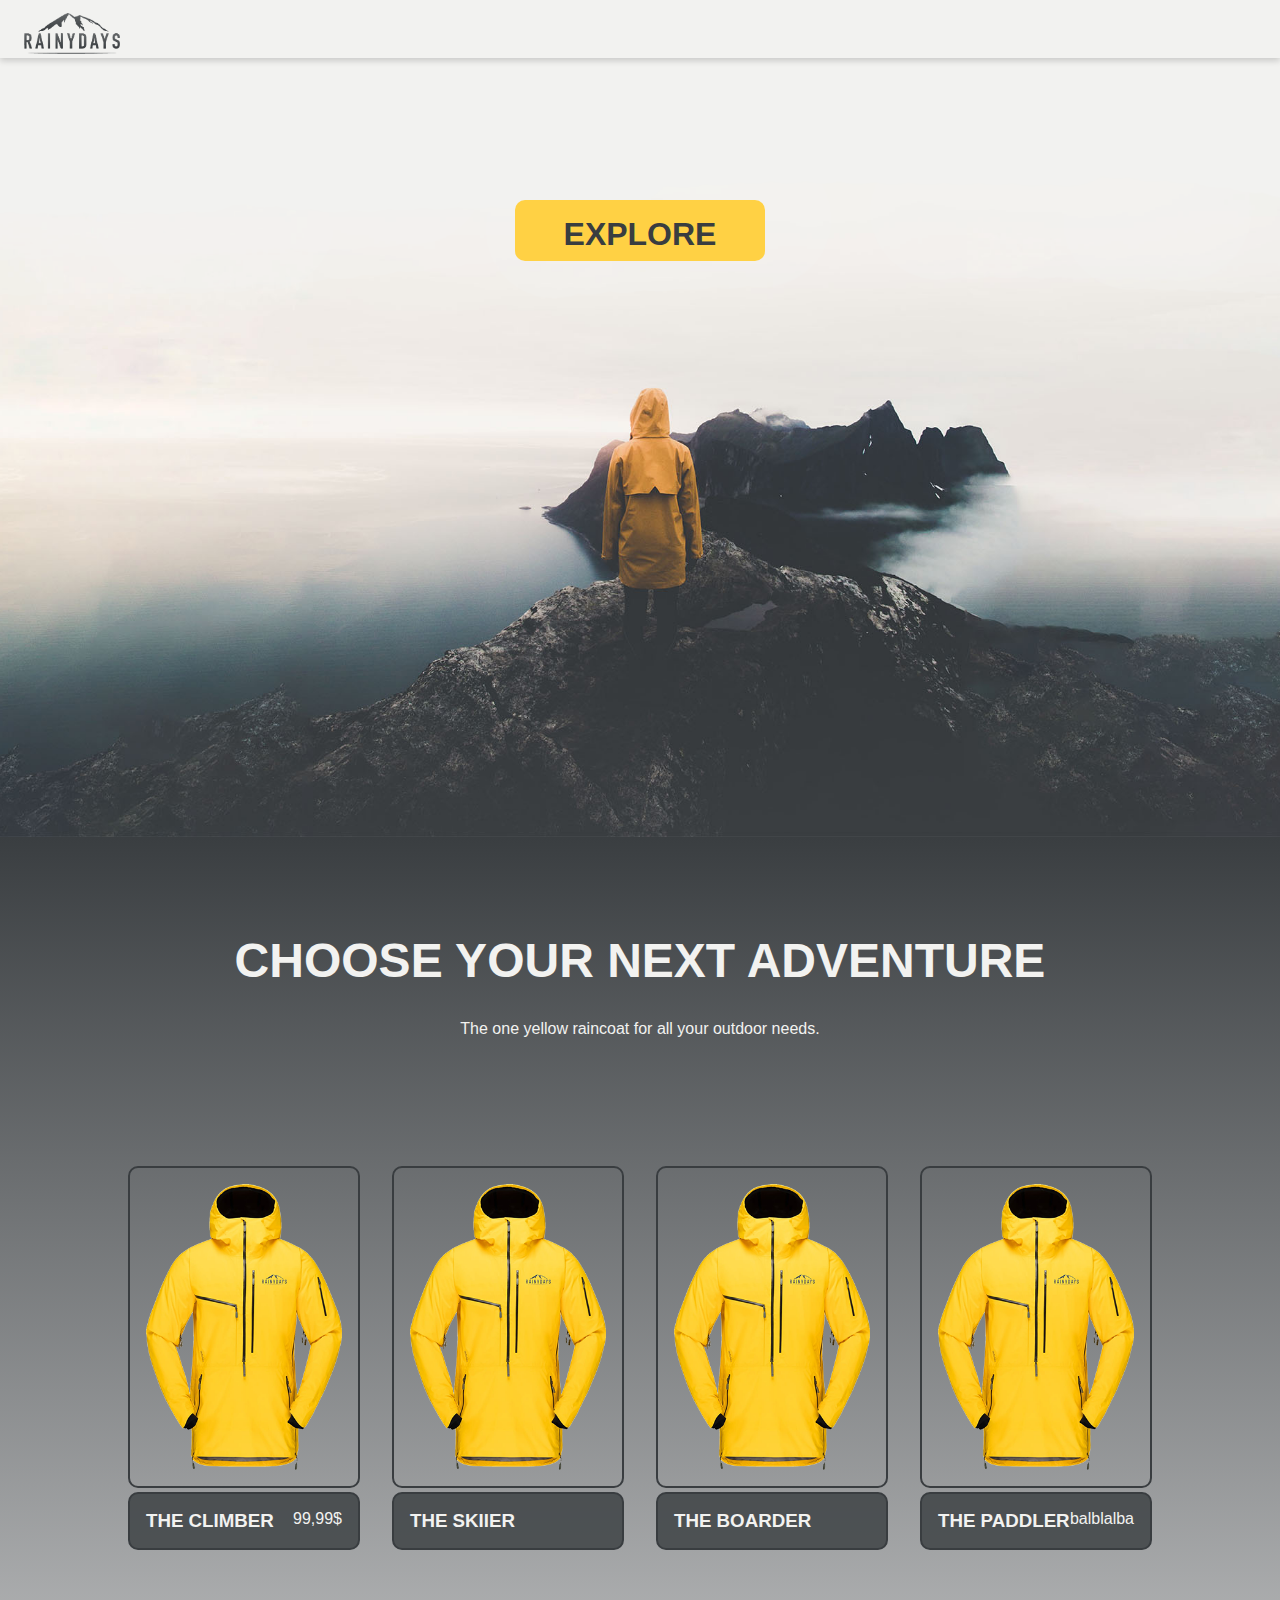
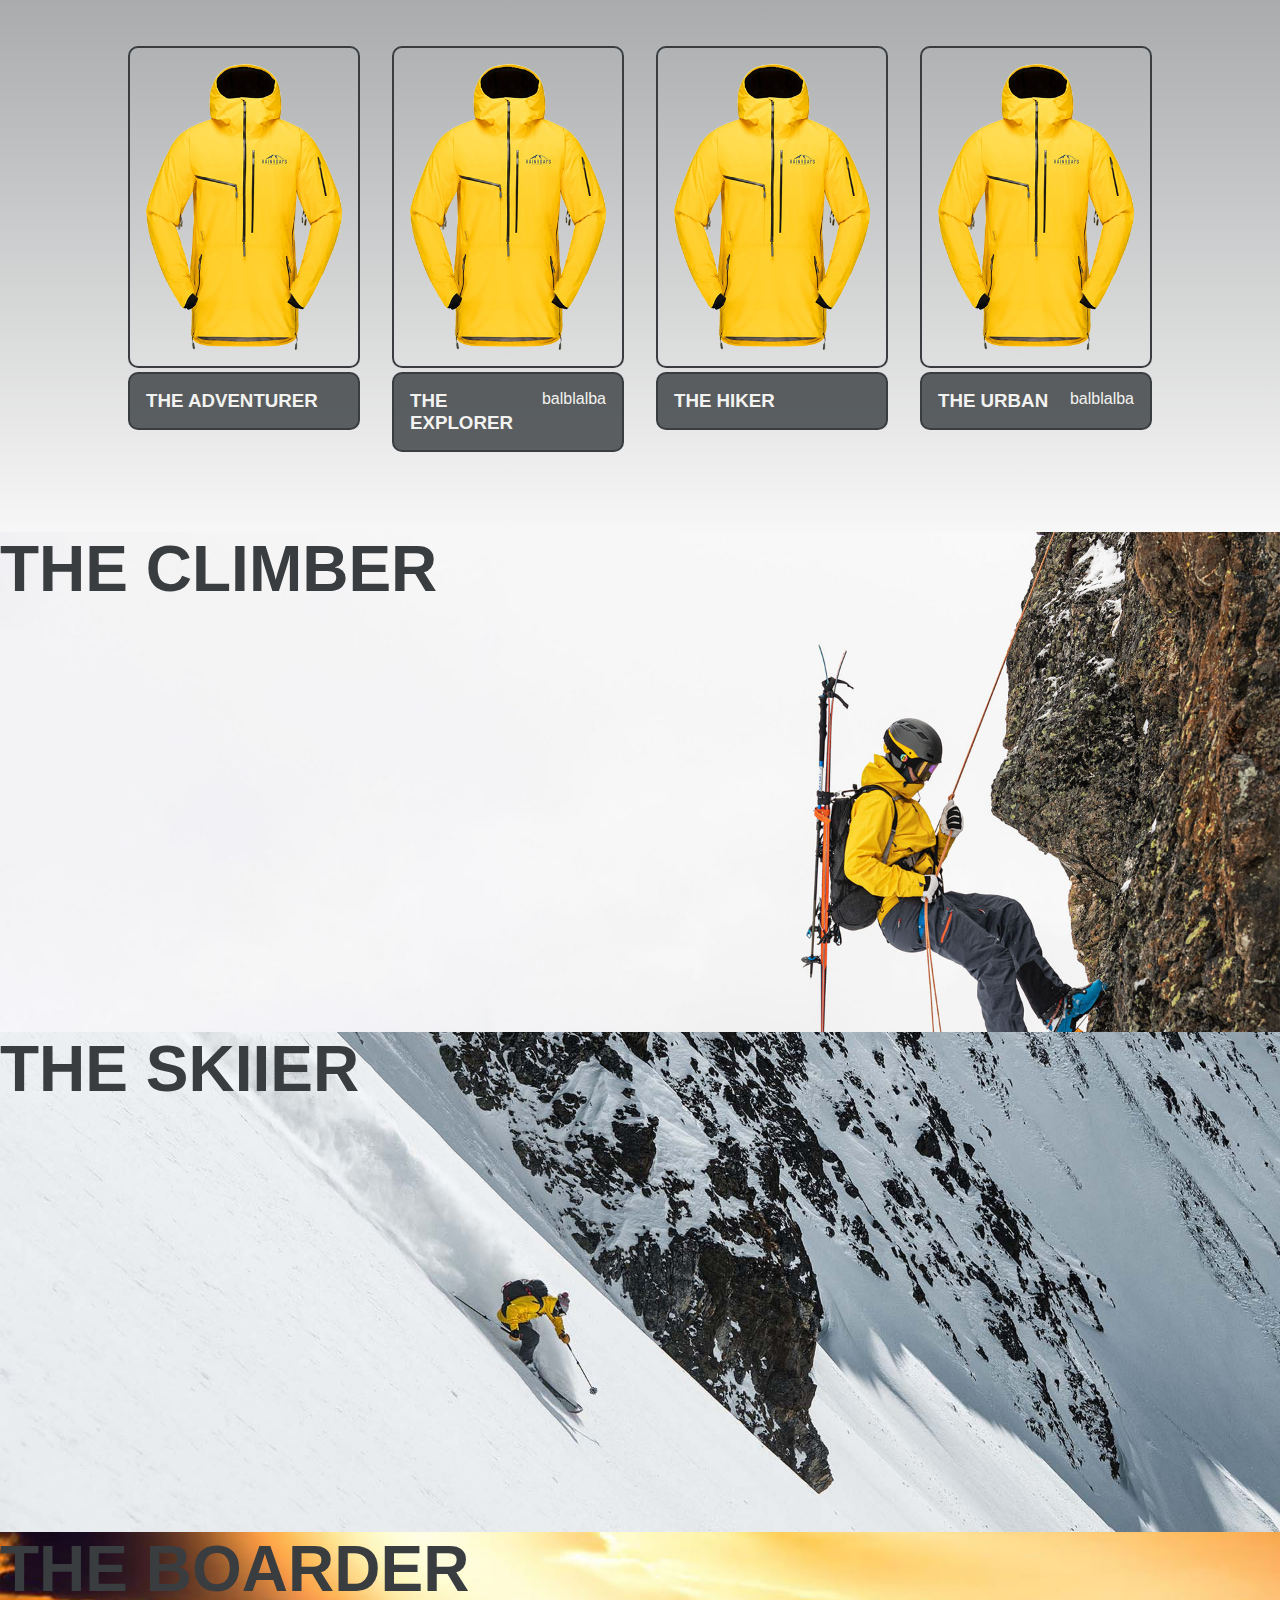
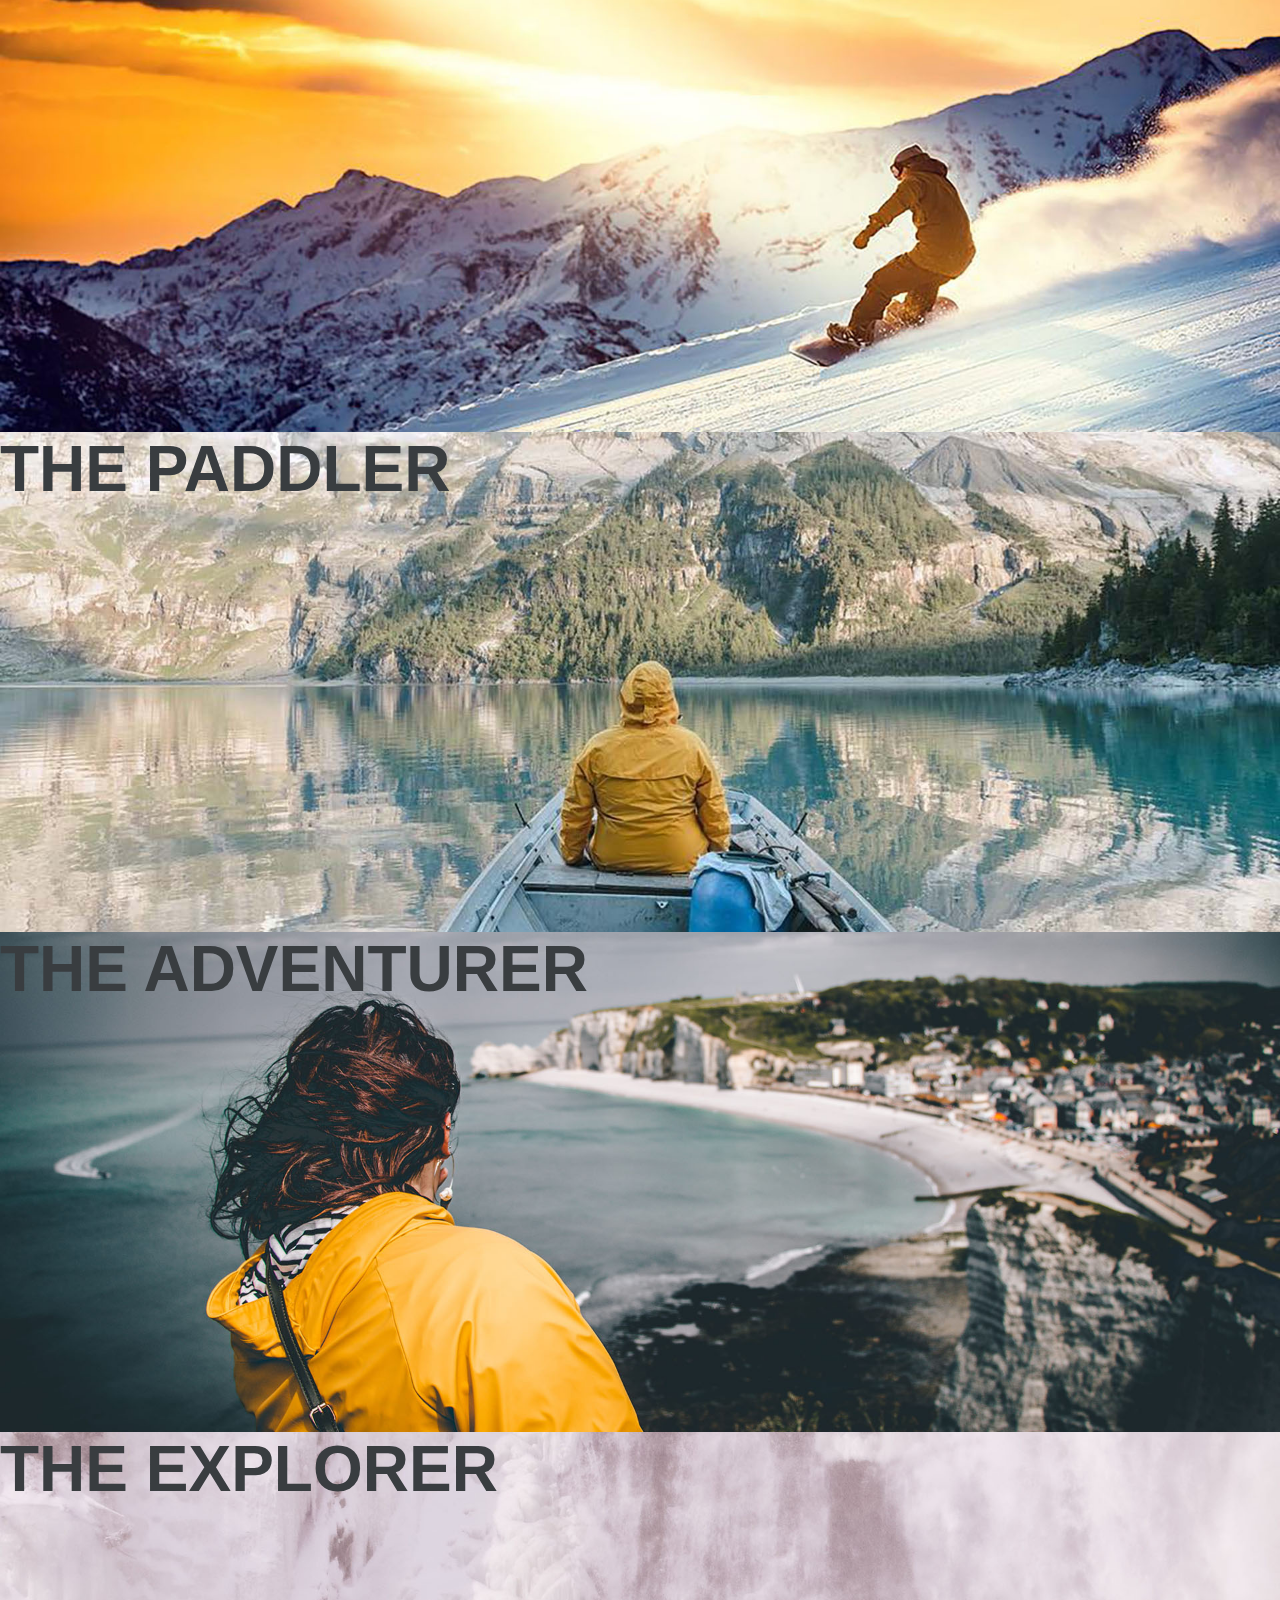
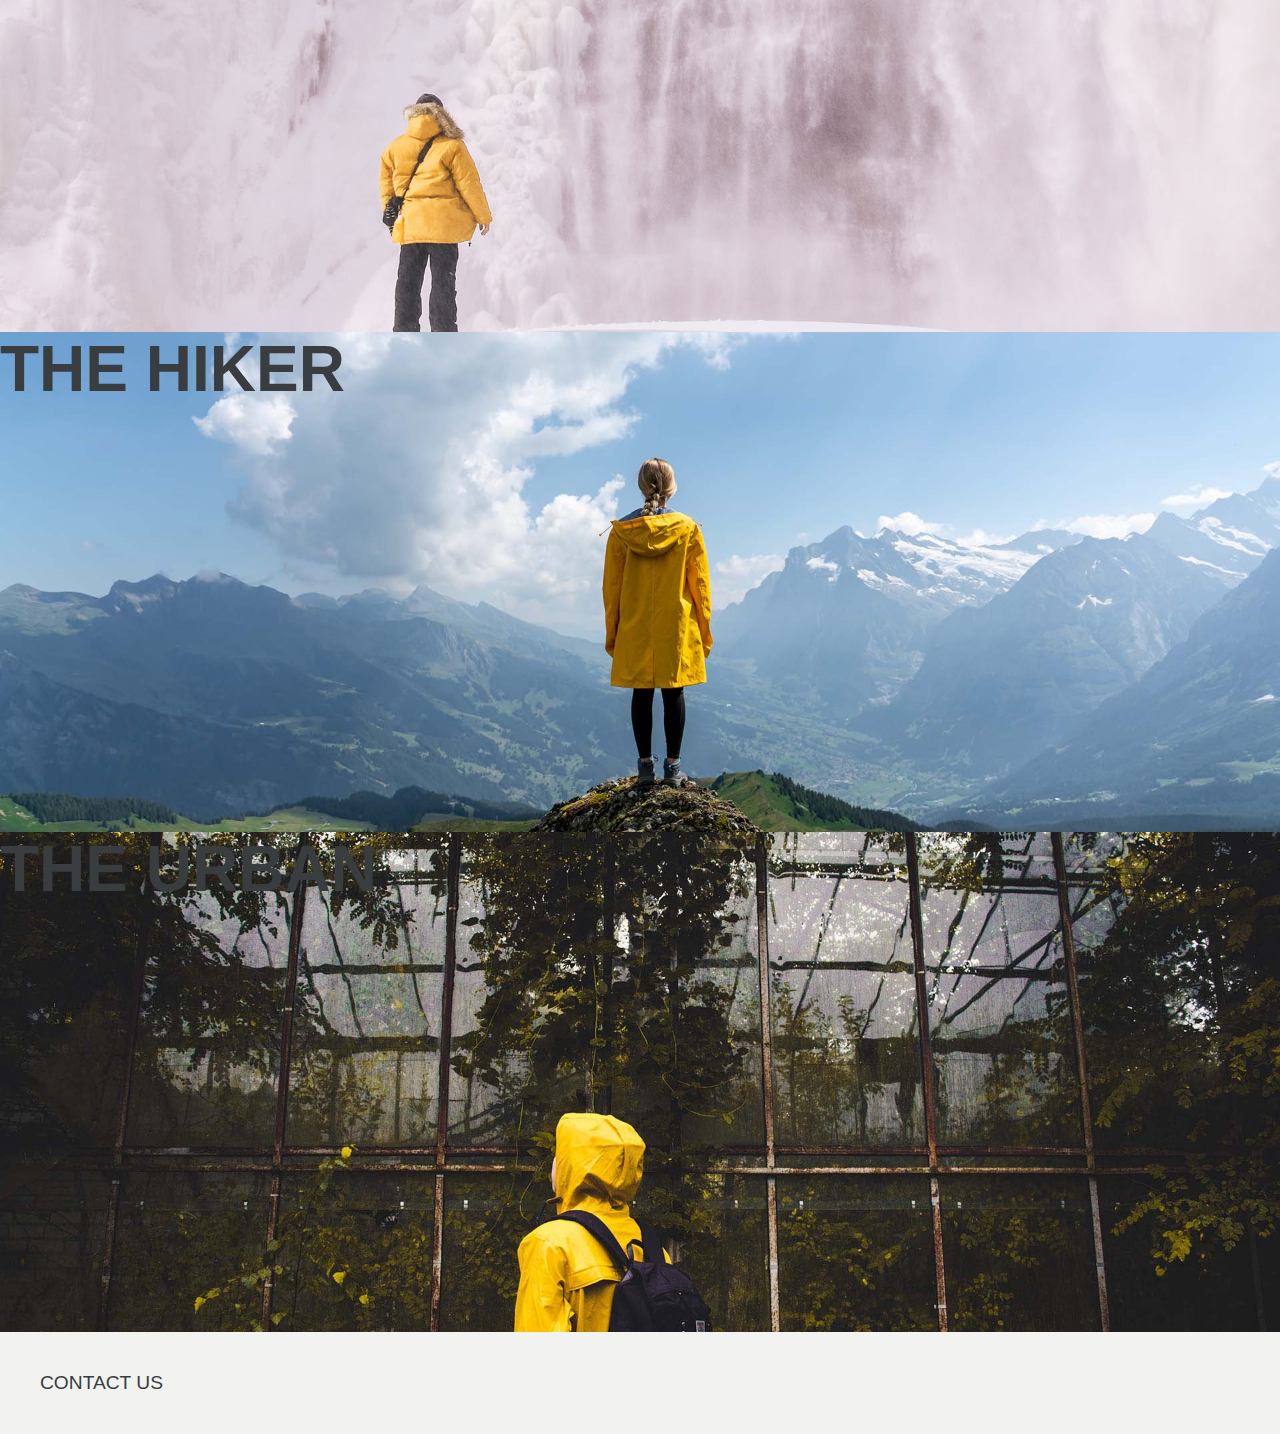
==== commit 47097b5e: "Resize images" ====
--- a/index.html
+++ b/index.html
@@ -26,9 +26,9 @@
     <label for="hamburger-checkbox"><span></span></label>
     <nav>
 
-      <a href="#help"><i class="fas fa-question-circle"></i></a>
-      <a href="#profile"><i class="fas fa-user"></i></a>
-      <a href="#cart"><i class="fas fa-shopping-cart"></i></a>
+      <a href="help.html"><i class="fas fa-question-circle"></i></a>
+      <a href="profile.html"><i class="fas fa-user"></i></a>
+      <a href="cart.html"><i class="fas fa-shopping-cart"></i></a>
     </nav>
   </header>
   <main>
@@ -126,7 +126,7 @@
 
   </main>
   <footer>
-    <a href="#contact">CONTACT US</a>
+    <a href="contact.html">CONTACT US</a>
     <div class="social-media">
       <a href="https://www.facebook.com" target="_blank"><i class="fab fa-facebook"></i></a>
       <a href="https://www.instagram.com" target="_blank"><i class="fab fa-instagram"></i></a>
--- a/css/style.css
+++ b/css/style.css
@@ -224,6 +224,27 @@
   background: url("../images/urban.jpg") no-repeat center;
   background-size: cover;
 }
+.content-frame {
+  width: 100%;
+  min-height: 60vh;
+  border: solid var(--black) 2px;
+  border-radius: 10px;
+  margin: 1rem;
+  padding: 2rem;
+  background-color: hsla(60, 8%, 95%, 0.8);
+  display: flex;
+  flex-wrap: wrap;
+  flex-direction: column;
+  align-items: center;
+  gap: 2rem;
+  margin-top: 5rem;
+}
+
+.content-frame h1 {
+  font-size: 1.8rem;
+  padding-top: 2rem;
+  align-self: flex-start;
+}
 
 footer {
   background-color: var(--white);
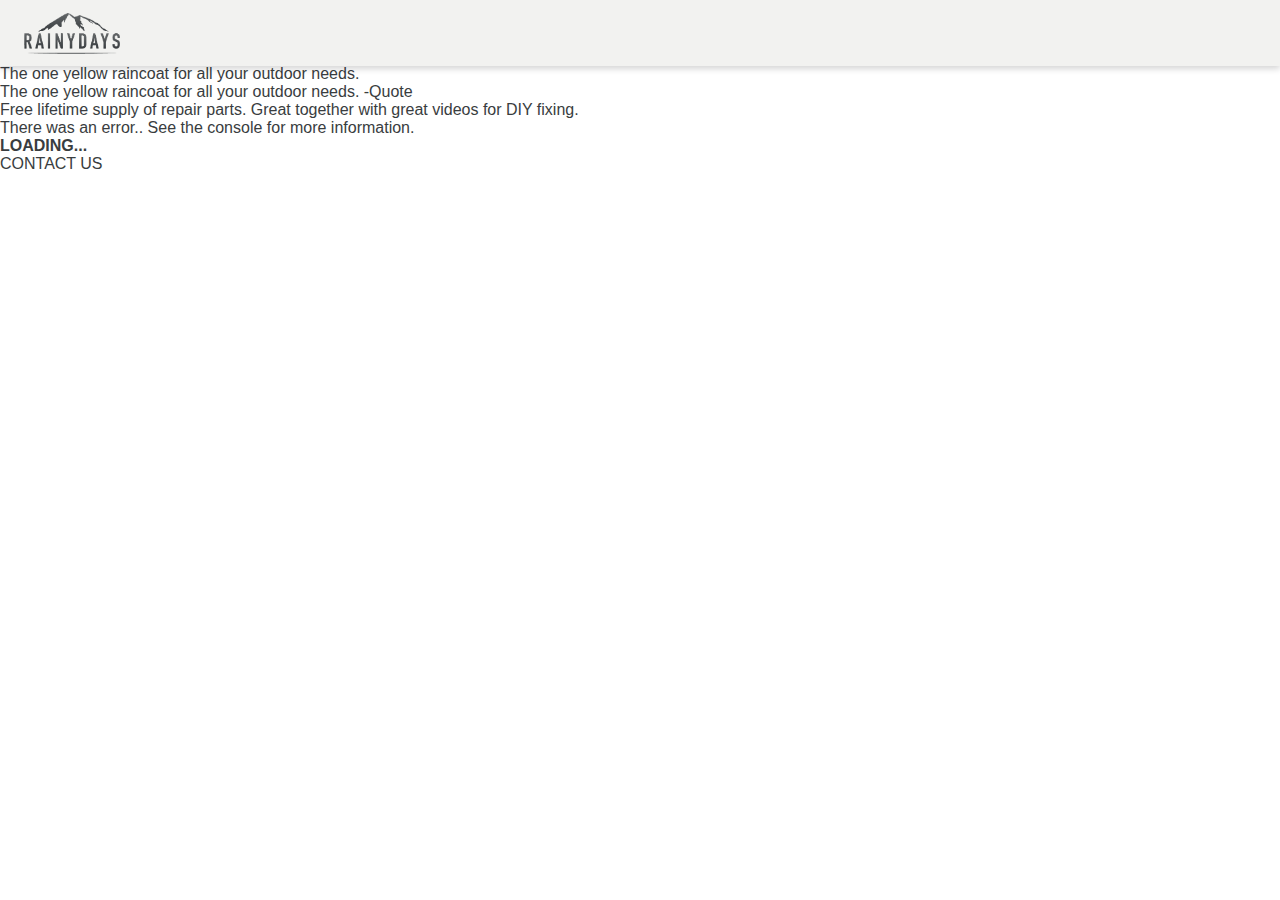
==== commit 8c8ba290: "Reset CSS" ====
--- a/index.html
+++ b/index.html
@@ -8,11 +8,21 @@
   <meta name="keywords" content="rainydays, yellow, rain, coats, jackets, adventures, explore, outdoors">
   <title>RAINYDAYS - Home</title>
   <link rel="icon" href="images/favicon.ico" />
-  <link rel="stylesheet" href="css/style.css">
+  <link rel="stylesheet" href="css/index.css">
   <link rel="stylesheet" href="https://use.fontawesome.com/releases/v5.15.4/css/all.css"
     integrity="sha384-DyZ88mC6Up2uqS4h/KRgHuoeGwBcD4Ng9SiP4dIRy0EXTlnuz47vAwmeGwVChigm" crossorigin="anonymous">
   <link href="https://fonts.cdnfonts.com/css/din-1451-std" rel="stylesheet">
-
+  <!-- Hotjar Tracking Code for https://daniel-vier-cross-course-project.netlify.app/ -->
+  <script>
+    (function (h, o, t, j, a, r) {
+      h.hj = h.hj || function () { (h.hj.q = h.hj.q || []).push(arguments) };
+      h._hjSettings = { hjid: 2970443, hjsv: 6 };
+      a = o.getElementsByTagName('head')[0];
+      r = o.createElement('script'); r.async = 1;
+      r.src = t + h._hjSettings.hjid + j + h._hjSettings.hjsv;
+      a.appendChild(r);
+    })(window, document, 'https://static.hotjar.com/c/hotjar-', '.js?sv=');
+  </script>
 
 
 </head>
@@ -25,104 +35,46 @@
     <input type="checkbox" id="hamburger-checkbox" />
     <label for="hamburger-checkbox"><span></span></label>
     <nav>
-
       <a href="help.html"><i class="fas fa-question-circle"></i></a>
       <a href="profile.html"><i class="fas fa-user"></i></a>
       <a href="cart.html"><i class="fas fa-shopping-cart"></i></a>
     </nav>
   </header>
   <main>
-    <a href="#product-overview" id="cta-button" class="button">
+
+
+    <section id="intro">
+    <a href="#next-adventure" id="cta-button" class="button">
       <h1>EXPLORE</h1>
     </a>
-    <section id="intro">
+    </section>
 
+
+    <section id="next-adventure">
+      <h2>CHOOSE YOUR NEXT ADVENTURE</h2>
+      <section class="quotes">
+      <p>The one yellow raincoat for all your outdoor needs.</p>
+      <p>The one yellow raincoat for all your outdoor needs. -Quote</p>
+      <p>Free lifetime supply of repair parts. Great together with <a href="help.html">great videos for DIY fixing.</a></p>
     </section>
-    <section id="product-overview">
-      <h2>CHOOSE YOUR NEXT ADVENTURE</h2>
-      <p>The one yellow raincoat for all your outdoor needs.</p>
       <p><i class="fas fa-bolt"></i><i class="fas fa-cloud"></i><i class="fas fa-cloud-showers-heavy"></i><i
           class="fas fa-snowflake"></i><i class="fas fa-sun"></i><i class="fas fa-wind"></i><i
           class="fas fa-water"></i><i class="fas fa-temperature-high"></i><i class="fas fa-temperature-low"></i>
       </p>
-      <div id="product-wrapper">
-        <article><img src="images/jacket.png" alt="The Climber" />
-          <div class="product-info">
-            <h3>THE CLIMBER</h3>
-            <p>99,99$</p>
-          </div>
+      <a href="#adventure-list">
+        <div class="fas fa-arrow-down"></div></a>
+      </section>
 
-        </article>
-        <article><img src="images/jacket.png" alt="The Skiier" />
-          <div class="product-info">
-            <h3>THE SKIIER</h3>
-            <p><i class="fas fa-skiing"></i></p>
-          </div>
-        </article>
-        <article><img src="images/jacket.png" alt="The Boarder" />
-          <div class="product-info">
-            <h3>THE BOARDER</h3>
-            <p><i class="fas fa-snowboarding"></i></p>
-          </div>
-        </article>
-        <article><img src="images/jacket.png" alt="The Paddler" />
-          <div class="product-info">
-            <h3>THE PADDLER</h3>
-            <p>balblalba</p>
-          </div>
-        </article>
-        <article><img src="images/jacket.png" alt="The Adventurer" />
-          <div class="product-info">
-            <h3>THE ADVENTURER</h3>
-            <p><i class="fas fa-recycle"></i></p>
-          </div>
-        </article>
-        <article><img src="images/jacket.png" alt="The Explorer" />
-          <div class="product-info">
-            <h3>THE EXPLORER</h3>
-            <p>balblalba</p>
-          </div>
-        </article>
-        <article><img src="images/jacket.png" alt="The Hiker" />
-          <div class="product-info">
-            <h3>THE HIKER</h3>
-            <p><i class="fas fa-hiking"></i></p>
-          </div>
-        </article>
-        <article><img src="images/jacket.png" alt="The Urban" />
-          <div class="product-info">
-            <h3>THE URBAN</h3>
-            <p>balblalba</p>
-          </div>
-        </article>
+
+    <section id="adventure-list">
+      <h4>LOADING...</h4>
+  </section>
+
+
+    <div class="product-wrapper">
+        <h4>LOADING...</h4>
       </div>
-    </section>
-    <a href="product.html">
-      <section id="climber" class="product-hero">
-        <h4>THE CLIMBER</h4>
-      </section>
-      <section id="skiier" class="product-hero">
-        <h4>THE SKIIER</h4>
-      </section>
-      <section id="boarder" class="product-hero">
-        <h4>THE BOARDER</h4>
-      </section>
-      <section id="paddler" class="product-hero">
-        <h4>THE PADDLER</h4>
-      </section>
-      <section id="adventurer" class="product-hero">
-        <h4>THE ADVENTURER</h4>
-      </section>
-      <section id="explorer" class="product-hero">
-        <h4>THE EXPLORER</h4>
-      </section>
-      <section id="hiker" class="product-hero">
-        <h4>THE HIKER</h4>
-      </section>
-      <section id="urban" class="product-hero">
-        <h4>THE URBAN</h4>
-      </section>
-    </a>
+
 
   </main>
   <footer>
@@ -130,9 +82,10 @@
     <div class="social-media">
       <a href="https://www.facebook.com" target="_blank"><i class="fab fa-facebook"></i></a>
       <a href="https://www.instagram.com" target="_blank"><i class="fab fa-instagram"></i></a>
-      <a href="https://www.twitter.com"><i class="fab fa-twitter"></i></a>
+      <a href="https://www.twitter.com" target="_blank"><i class="fab fa-twitter"></i></a>
     </div>
   </footer>
+  <script src="./js/index.js" type="module"></script>
 </body>
 
 </html>--- a/css/index.css
+++ b/css/index.css
@@ -0,0 +1,88 @@
+:root {
+    --pink: #f2a679;
+    --brown: #8c613b;
+    --yellow: #ffd144;
+    --white: #f2f2f0;
+    --black: #393d40;
+    --shadow: hsla(0, 0%, 0%, 0.161);
+    --grey: hsla(206, 6%, 24%, 0.816);
+  }
+  
+  * {
+    margin: 0;
+    padding: 0;
+    box-sizing: border-box;
+    text-decoration: none;
+  }
+  
+  body {
+    font-family: "DIN 1451 Std", Arial, Helvetica, sans-serif;
+    color: var(--black);
+  }
+  
+  header {
+    background-color: var(--white);
+    position: fixed;
+    z-index: 2;
+    top: 0;
+    left: 0;
+    width: 100%;
+    box-shadow: 0px 3px 6px var(--shadow);
+  }
+  
+  header img {
+    max-width: 6rem;
+    margin: 0.8rem 0rem 0rem 1.5rem;
+  }
+  
+  header img:hover {
+    opacity: 0.6;
+  }
+  
+  nav {
+    display: none;
+  }
+  
+  nav a {
+    padding: 1.5rem;
+  }
+  
+  nav a:hover {
+    color: var(--pink);
+  }
+  
+  a {
+    color: var(--black);
+  }
+  
+  a:hover {
+    color: var(--pink);
+  }
+  
+  #hamburger-checkbox {
+    display: none;
+  }
+  
+  #hamburger-checkbox:checked ~ nav {
+    display: flex;
+    justify-content: space-evenly;
+    min-width: 100vw;
+  }
+  
+  #hamburger-checkbox:checked ~ label > span::after {
+    content: "\f057";
+  }
+  
+  header label {
+    padding: 1.5rem;
+    cursor: pointer;
+    float: right;
+  }
+  
+  label > span::after {
+    font-family: "Font Awesome 5 Free";
+    content: "\f0c9";
+    font-weight: 900;
+    font-style: normal;
+    color: black;
+  }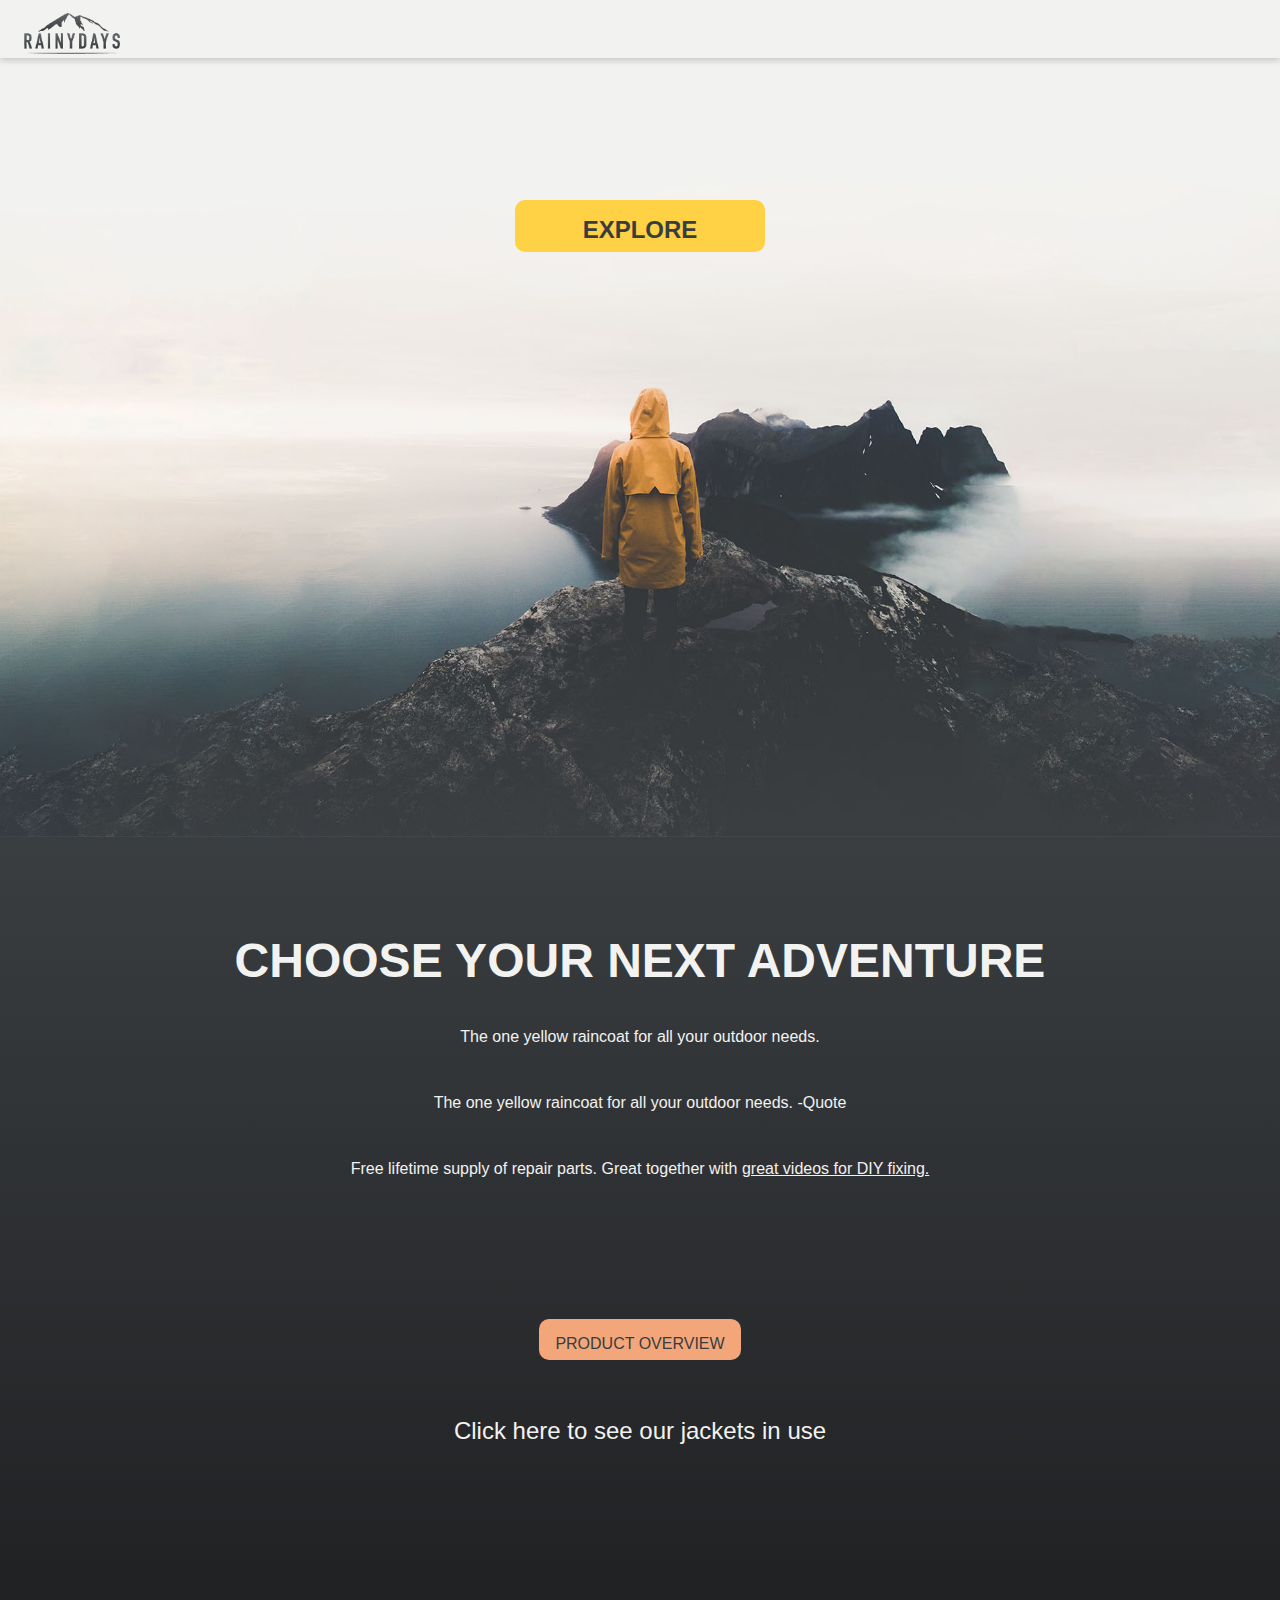
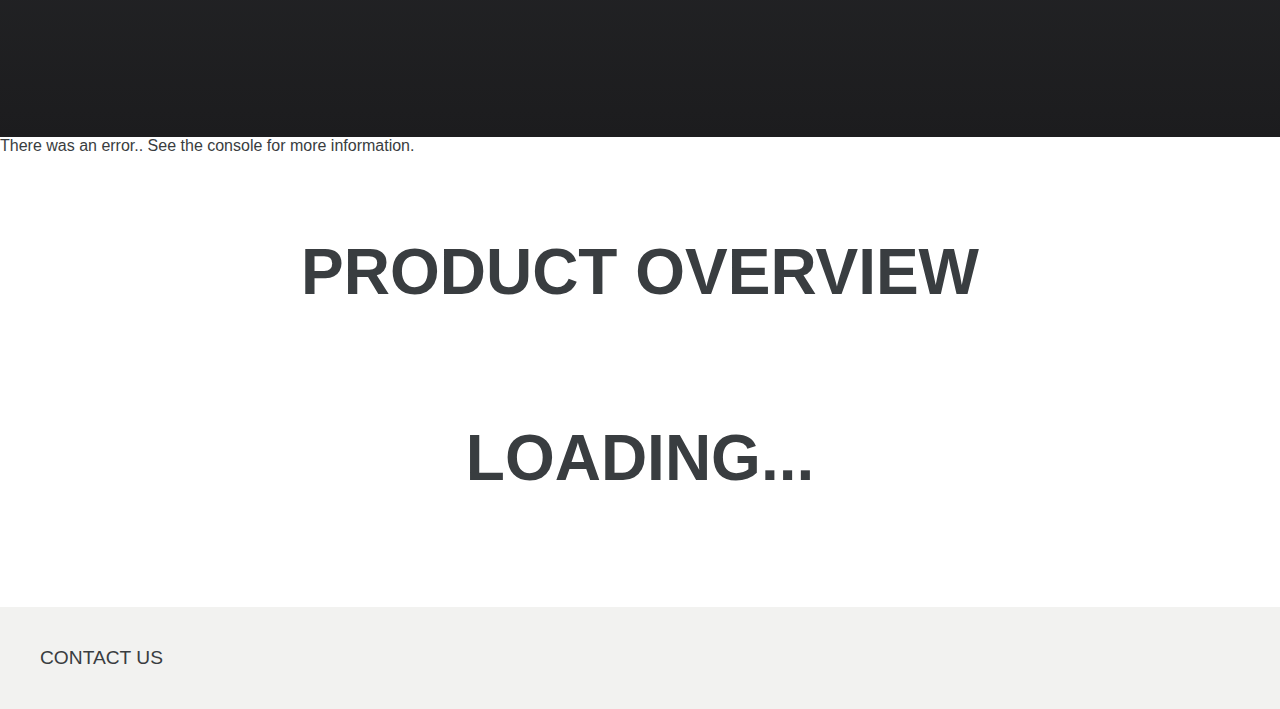
==== commit 60e0cc05: "Add lots of stuff" ====
--- a/index.html
+++ b/index.html
@@ -8,7 +8,7 @@
   <meta name="keywords" content="rainydays, yellow, rain, coats, jackets, adventures, explore, outdoors">
   <title>RAINYDAYS - Home</title>
   <link rel="icon" href="images/favicon.ico" />
-  <link rel="stylesheet" href="css/index.css">
+  <link rel="stylesheet" href="css/style.css">
   <link rel="stylesheet" href="https://use.fontawesome.com/releases/v5.15.4/css/all.css"
     integrity="sha384-DyZ88mC6Up2uqS4h/KRgHuoeGwBcD4Ng9SiP4dIRy0EXTlnuz47vAwmeGwVChigm" crossorigin="anonymous">
   <link href="https://fonts.cdnfonts.com/css/din-1451-std" rel="stylesheet">
@@ -45,7 +45,7 @@
 
     <section id="intro">
     <a href="#next-adventure" id="cta-button" class="button">
-      <h1>EXPLORE</h1>
+      <h6>EXPLORE</h6>
     </a>
     </section>
 
@@ -56,13 +56,18 @@
       <p>The one yellow raincoat for all your outdoor needs.</p>
       <p>The one yellow raincoat for all your outdoor needs. -Quote</p>
       <p>Free lifetime supply of repair parts. Great together with <a href="help.html">great videos for DIY fixing.</a></p>
-    </section>
+   
       <p><i class="fas fa-bolt"></i><i class="fas fa-cloud"></i><i class="fas fa-cloud-showers-heavy"></i><i
           class="fas fa-snowflake"></i><i class="fas fa-sun"></i><i class="fas fa-wind"></i><i
           class="fas fa-water"></i><i class="fas fa-temperature-high"></i><i class="fas fa-temperature-low"></i>
       </p>
+    </section>
+      <a href="#product-overview" class="button">Product Overview</a>
+      <div class="continue-arrow">
       <a href="#adventure-list">
+        <p>Click here to see our jackets in use</p>
         <div class="fas fa-arrow-down"></div></a>
+        </div>
       </section>
 
 
@@ -70,10 +75,12 @@
       <h4>LOADING...</h4>
   </section>
 
-
+<section id="product-overview">
+  <h3>Product Overview</h3>
     <div class="product-wrapper">
         <h4>LOADING...</h4>
       </div>
+      </section>
 
 
   </main>
--- a/css/style.css
+++ b/css/style.css
@@ -0,0 +1,470 @@
+:root {
+  --pink: #f2a679;
+  --brown: #8c613b;
+  --yellow: #ffd144;
+  --white: #f2f2f0;
+  --black: #393d40;
+  --shadow: hsla(0, 0%, 0%, 0.161);
+  --grey: hsla(206, 6%, 24%, 0.816);
+}
+
+* {
+  margin: 0;
+  padding: 0;
+  box-sizing: border-box;
+  text-decoration: none;
+}
+
+body {
+  font-family: "DIN 1451 Std", Arial, Helvetica, sans-serif;
+  color: var(--black);
+}
+
+header {
+  background-color: var(--white);
+  position: fixed;
+  z-index: 2;
+  top: 0;
+  left: 0;
+  width: 100%;
+  box-shadow: 0px 3px 6px var(--shadow);
+}
+
+header img {
+  max-width: 6rem;
+  margin: 0.8rem 0rem 0rem 1.5rem;
+}
+
+header img:hover {
+  opacity: 0.6;
+}
+
+nav {
+  display: none;
+}
+
+nav a {
+  padding: 1.5rem;
+}
+
+nav a:hover {
+  color: var(--pink);
+}
+
+a {
+  color: var(--black);
+  cursor: pointer;
+}
+
+a:hover {
+  color: var(--pink);
+}
+
+#hamburger-checkbox {
+  display: none;
+}
+
+#hamburger-checkbox:checked ~ nav {
+  display: flex;
+  justify-content: space-evenly;
+  min-width: 100vw;
+}
+
+#hamburger-checkbox:checked ~ label > span::after {
+  content: "\f057";
+}
+
+header label {
+  padding: 1.5rem;
+  cursor: pointer;
+  float: right;
+}
+
+header label:hover {
+  color: var(--pink);
+}
+
+label > span::after {
+  font-family: "Font Awesome 5 Free";
+  content: "\f0c9";
+  font-weight: 900;
+  font-style: normal;
+}
+
+h1 {
+  font-size: 4rem;
+  text-transform: uppercase;
+}
+
+h2 {
+  text-transform: uppercase;
+  font-size: 3rem;
+  padding: 1rem;
+  text-align: center;
+}
+
+h3 {
+  text-transform: uppercase;
+  font-size: 4rem;
+  text-align: center;
+}
+
+h4 {
+  font-size: 4rem;
+  text-transform: uppercase;
+  padding: 2rem 2rem;
+  
+}
+
+h5 {
+  font-size: 1rem;
+  text-transform: uppercase;
+}
+
+h6 {
+  font-size: 1.5rem;
+  text-transform: uppercase;
+}
+
+
+
+#intro {
+  max-width: 100%;
+  min-height: 93vh;
+  background: url("../images/background.png");
+  background-repeat: no-repeat;
+  background-size: cover;
+  background-position: center;
+  display: flex;
+  justify-content: center;
+  align-items: center;
+}
+
+.button {
+  width: 250px;
+  padding: 1rem 1rem 0.5rem 1rem;
+  text-align: center;
+  cursor: pointer;
+  border-radius: 10px;
+  background-color: var(--pink);
+  text-transform: uppercase;
+}
+
+.button:hover {
+  background-color: var(--yellow);
+  color: var(--black);
+}
+
+#cta-button {
+  display: inline-block;
+  position: absolute;
+  top: 200px;
+  left: calc(50% - 125px);
+  background-color: var(--yellow);
+}
+
+#cta-button:hover {
+  color: var(--black);
+  background-color: var(--pink);
+}
+
+#next-adventure {
+  background: linear-gradient(180deg, #3a3e41 0%, #1C1C1E 100%);
+  color: var(--white);
+  padding-bottom: 5rem;
+  padding-top: 5rem;
+  text-align: center;
+  min-height: 100vh;
+}
+
+.quotes {
+  margin-bottom: 3rem;
+}
+
+.quotes p {
+  padding: 1.5rem;
+}
+
+.quotes i {
+  font-size: 2rem;
+  padding: 0.5rem;
+}
+
+.quotes a {
+  color: var(--white);
+  text-decoration: underline;
+}
+
+.quotes a:hover {
+  color: var(--pink);
+}
+
+.continue-arrow {
+  align-self: center;
+  font-size: 1.5rem;
+  text-align: center;
+  margin: 4rem;
+}
+
+.continue-arrow a {
+  color: var(--white);
+}
+
+.continue-arrow a:hover {
+color: var(--yellow);
+}
+
+.continue-arrow p {
+  margin: 1.5rem;
+}
+
+#product-overview {
+  padding-top: 5rem;
+  scroll-margin-top: 5rem;
+}
+
+.product-wrapper {
+  margin: 5rem;
+  display: flex;
+  flex-wrap: wrap;
+  gap: 6rem 2rem;
+  justify-content: center;
+}
+
+.product-wrapper div {
+  flex: 1;
+  min-width: 100%;
+  cursor: pointer;
+}
+
+.product-wrapper div:hover img {
+  background-color: var(--pink);
+}
+
+.product-wrapper div:hover .product-button {
+  background-color: var(--pink);
+  color: var(--black);
+}
+
+.product-wrapper img {
+  width: 100%;
+  border: solid var(--black) 2px;
+  border-radius: 10px;
+  padding: 1rem;
+}
+
+.product-button {
+  background-color: var(--yellow);
+  border: solid var(--black) 2px;
+  border-radius: 10px;
+  padding: 1.3rem;
+  padding-top: 1.8rem;
+  display: flex;
+  justify-content: space-between;
+  align-items: center;
+}
+
+#adventure-list {
+  scroll-margin-top: 3rem;
+}
+.product-hero {
+  min-width: 100vw;
+  min-height: 500px;
+}
+
+.product-hero:hover {
+
+}
+
+
+
+/* #the-climber {
+  background-position: right;
+}
+
+#the-urban {
+  color: var(--white);
+}
+ */
+
+footer {
+  background-color: var(--white);
+  display: flex;
+  justify-content: space-between;
+  padding: 1.5rem;
+  
+}
+
+footer a {
+  display: inline-block;
+  padding: 1.5rem;
+  font-size: 1.2rem;
+}
+
+footer a:hover {
+  color: var(--pink);
+}
+
+@media (max-width: 420px) {
+  footer a{
+    padding: 0.5rem;
+  }
+}
+
+@media (min-width: 500px) {
+  header {
+    display: flex;
+    flex-wrap: wrap;
+    justify-content: space-between;
+    align-items: center;
+  }
+  header label {
+    display: none;
+  }
+  nav {
+    display: block;
+    flex: none;
+  }
+  footer a {
+    padding: 1rem;
+  }
+}
+
+
+@media (min-width: 700px) {
+  .product-wrapper > div {
+    min-width: 45%;
+  }
+}
+
+@media (min-width: 800px) {
+  .product-wrapper > div {
+    min-width: 25%;
+  }
+}
+
+@media (min-width: 900px) {
+  .product-wrapper > div {
+    min-width: 20%;
+  }
+
+}
+
+
+#login-page {
+  gap: 1rem;
+  flex-wrap: wrap;
+  flex-direction: row;
+  justify-content: center;
+  align-items: flex-end;
+}
+#login-page input 
+{
+width: 80%;
+}
+
+#login-page h1 {
+  align-self: center;
+  margin-bottom: 1rem;
+}
+
+::-webkit-input-placeholder { /* Chrome/Opera/Safari */
+  
+}
+::-moz-placeholder { /* Firefox 19+ */
+  
+}
+:-ms-input-placeholder { /* IE 10+ */
+  
+}
+:-moz-placeholder { /* Firefox 18- */
+  
+}
+
+.content-frame {
+  width: 100%;
+  min-height: 60vh;
+  border: solid var(--black) 2px;
+  border-radius: 10px;
+  margin: 1rem;
+  padding: 2rem;
+  background-color: hsla(60, 8%, 95%, 0.8);
+  margin-top: 5rem;
+}
+
+.content-frame h1 {
+  padding-top: 1rem;
+}
+
+#product-page {
+  display: flex;
+  flex-wrap: wrap;
+  flex-direction: column;
+  align-items: center;
+  gap: 2rem;
+}
+
+#product-page p {
+margin-bottom: 1.5rem;
+}
+
+
+#product-page .icons {
+  text-align: center;
+  font-size: 2.7rem;
+}
+
+#product-page .icons i {
+  padding: 0.3rem;
+}
+
+@media (min-width: 800px) {
+  #product-page {
+    padding: 4rem;
+    display: grid;
+    column-gap: 6rem;
+   /* row-gap: 1rem; */
+    grid-template-areas:
+      "h1 h1 h1"
+      "image info info"
+      "image info info"
+      "image price button";
+  }
+
+  #product-page * {
+    border: solid 2px red;
+  }
+
+  #product-page h1 {
+    grid-area: h1;
+    padding-bottom: 1rem;
+  }
+
+  #product-page img {
+    grid-area: image;
+ 
+  }
+
+  #product-page .product-description {
+    grid-area: info;
+    align-self: stretch;
+  }
+
+  #product-page h2 {
+    grid-area: price;
+    justify-self: end;
+
+  }
+ 
+  #product-page a {
+    grid-area: button;
+    justify-self: end;
+
+  }
+
+  #product-page .icons {
+    text-align: left;
+  }
+
+  
+}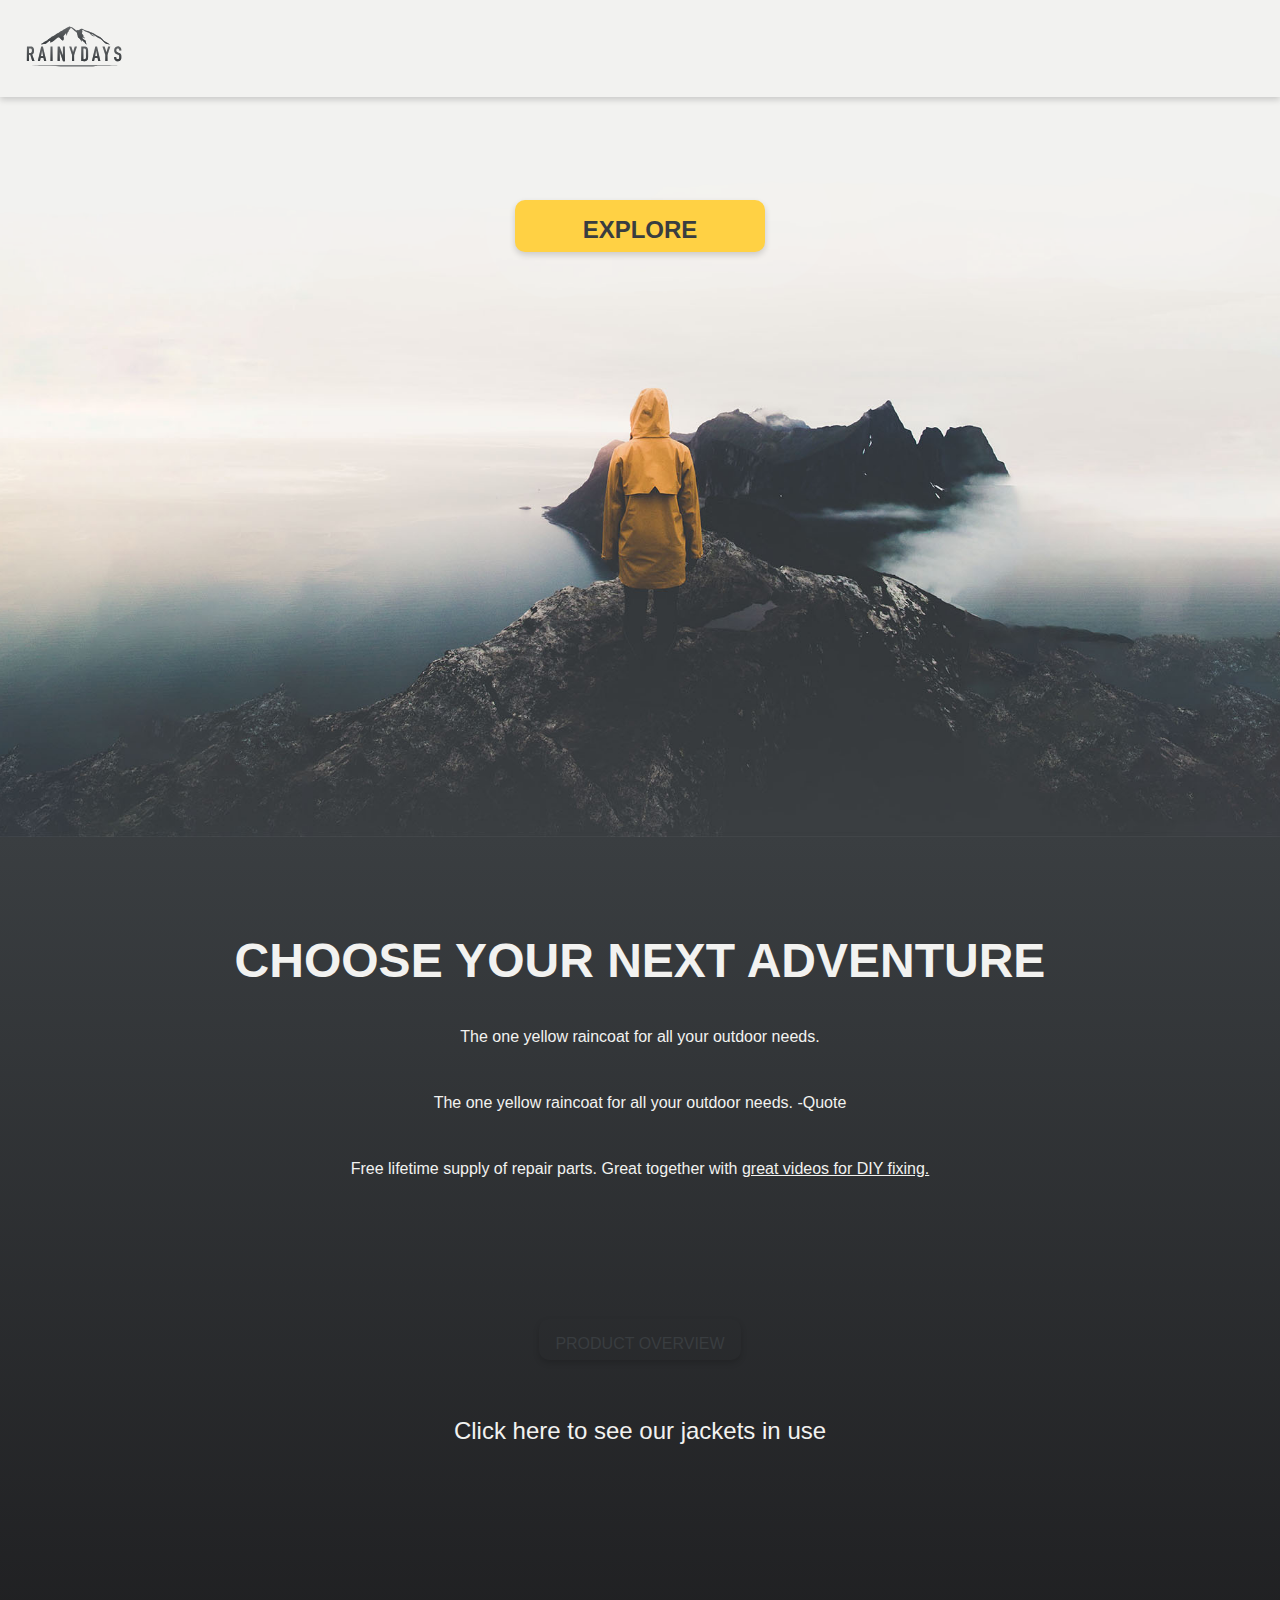
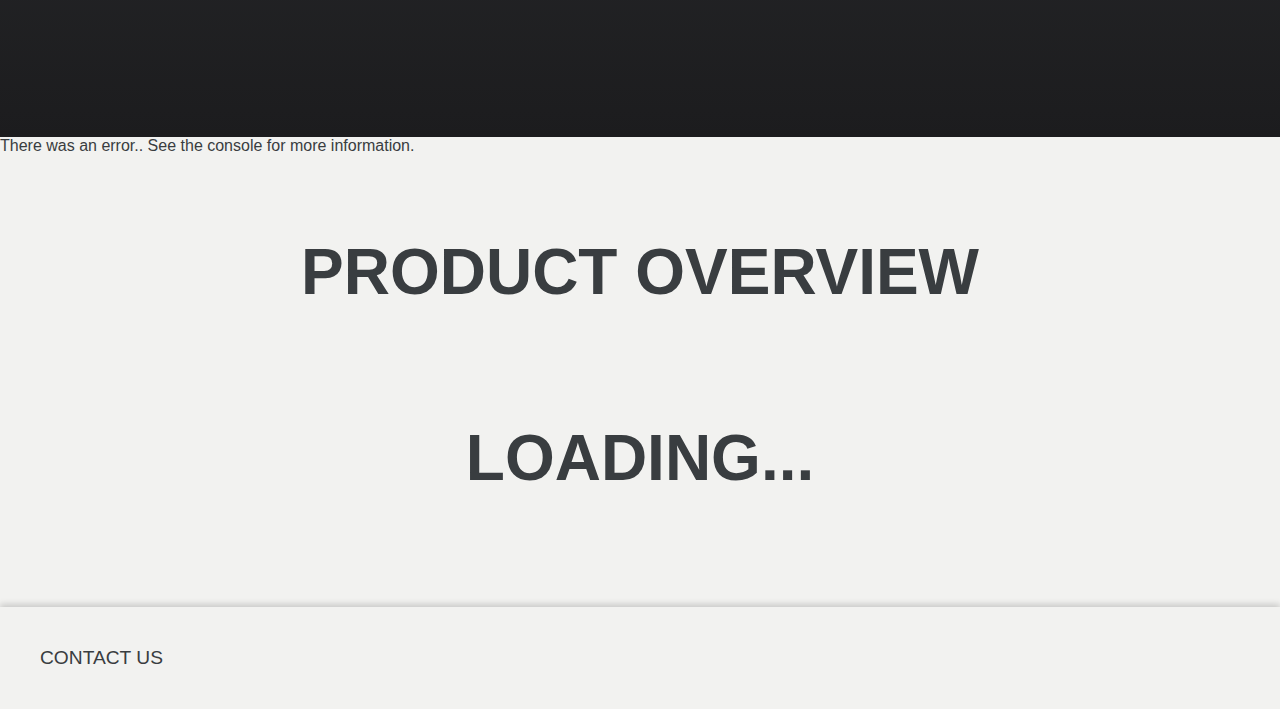
==== commit 69519406: "Commit for CMS assignment" ====
--- a/index.html
+++ b/index.html
@@ -1,98 +1,114 @@
 <!DOCTYPE html>
 <html lang="en">
+  <head>
+    <meta charset="UTF-8" />
+    <meta name="viewport" content="width=device-width, initial-scale=1.0" />
+    <meta name="description" content="RAINYDAYS - Yellow Rain Coats" />
+    <meta
+      name="keywords"
+      content="rainydays, yellow, rain, coats, jackets, adventures, explore, outdoors"
+    />
+    <title>RAINYDAYS - Home</title>
+    <link rel="icon" href="images/favicon.ico" />
+    <link rel="stylesheet" href="css/style.css" />
+    <link
+      rel="stylesheet"
+      href="https://use.fontawesome.com/releases/v5.15.4/css/all.css"
+      integrity="sha384-DyZ88mC6Up2uqS4h/KRgHuoeGwBcD4Ng9SiP4dIRy0EXTlnuz47vAwmeGwVChigm"
+      crossorigin="anonymous"
+    />
+    <link href="https://fonts.cdnfonts.com/css/din-1451-std" rel="stylesheet" />
+    <!-- Hotjar Tracking Code for https://daniel-vier-cross-course-project.netlify.app/ -->
+    <script>
+      (function (h, o, t, j, a, r) {
+        h.hj =
+          h.hj ||
+          function () {
+            (h.hj.q = h.hj.q || []).push(arguments);
+          };
+        h._hjSettings = { hjid: 2970443, hjsv: 6 };
+        a = o.getElementsByTagName("head")[0];
+        r = o.createElement("script");
+        r.async = 1;
+        r.src = t + h._hjSettings.hjid + j + h._hjSettings.hjsv;
+        a.appendChild(r);
+      })(window, document, "https://static.hotjar.com/c/hotjar-", ".js?sv=");
+    </script>
+  </head>
 
-<head>
-  <meta charset="UTF-8">
-  <meta name="viewport" content="width=device-width, initial-scale=1.0">
-  <meta name="description" content="RAINYDAYS - Yellow Rain Coats">
-  <meta name="keywords" content="rainydays, yellow, rain, coats, jackets, adventures, explore, outdoors">
-  <title>RAINYDAYS - Home</title>
-  <link rel="icon" href="images/favicon.ico" />
-  <link rel="stylesheet" href="css/style.css">
-  <link rel="stylesheet" href="https://use.fontawesome.com/releases/v5.15.4/css/all.css"
-    integrity="sha384-DyZ88mC6Up2uqS4h/KRgHuoeGwBcD4Ng9SiP4dIRy0EXTlnuz47vAwmeGwVChigm" crossorigin="anonymous">
-  <link href="https://fonts.cdnfonts.com/css/din-1451-std" rel="stylesheet">
-  <!-- Hotjar Tracking Code for https://daniel-vier-cross-course-project.netlify.app/ -->
-  <script>
-    (function (h, o, t, j, a, r) {
-      h.hj = h.hj || function () { (h.hj.q = h.hj.q || []).push(arguments) };
-      h._hjSettings = { hjid: 2970443, hjsv: 6 };
-      a = o.getElementsByTagName('head')[0];
-      r = o.createElement('script'); r.async = 1;
-      r.src = t + h._hjSettings.hjid + j + h._hjSettings.hjsv;
-      a.appendChild(r);
-    })(window, document, 'https://static.hotjar.com/c/hotjar-', '.js?sv=');
-  </script>
+  <body>
+    <header>
+      <a href="index.html">
+        <img src="images/logo.svg" alt="RAINYDAYS Home" width="100px" />
+      </a>
+      <input type="checkbox" id="hamburger-checkbox" />
+      <label for="hamburger-checkbox"><span></span></label>
+      <nav>
+        <a href="help.html"><i class="fas fa-question-circle"></i></a>
+        <a href="profile.html"><i class="fas fa-user"></i></a>
+        <a href="cart.html"><i class="fas fa-shopping-cart"></i></a>
+      </nav>
+    </header>
+    <main>
+      <section id="intro">
+        <a href="#next-adventure" id="cta-button" class="button">
+          <h6>EXPLORE</h6>
+        </a>
+      </section>
 
+      <section id="next-adventure">
+        <h2>CHOOSE YOUR NEXT ADVENTURE</h2>
+        <section class="quotes">
+          <p>The one yellow raincoat for all your outdoor needs.</p>
+          <p>The one yellow raincoat for all your outdoor needs. -Quote</p>
+          <p>
+            Free lifetime supply of repair parts. Great together with
+            <a href="help.html">great videos for DIY fixing.</a>
+          </p>
 
-</head>
-
-<body>
-  <header>
-    <a href="index.html">
-      <img src="images/logo.png" alt="RAINYDAYS Home">
-    </a>
-    <input type="checkbox" id="hamburger-checkbox" />
-    <label for="hamburger-checkbox"><span></span></label>
-    <nav>
-      <a href="help.html"><i class="fas fa-question-circle"></i></a>
-      <a href="profile.html"><i class="fas fa-user"></i></a>
-      <a href="cart.html"><i class="fas fa-shopping-cart"></i></a>
-    </nav>
-  </header>
-  <main>
-
-
-    <section id="intro">
-    <a href="#next-adventure" id="cta-button" class="button">
-      <h6>EXPLORE</h6>
-    </a>
-    </section>
-
-
-    <section id="next-adventure">
-      <h2>CHOOSE YOUR NEXT ADVENTURE</h2>
-      <section class="quotes">
-      <p>The one yellow raincoat for all your outdoor needs.</p>
-      <p>The one yellow raincoat for all your outdoor needs. -Quote</p>
-      <p>Free lifetime supply of repair parts. Great together with <a href="help.html">great videos for DIY fixing.</a></p>
-   
-      <p><i class="fas fa-bolt"></i><i class="fas fa-cloud"></i><i class="fas fa-cloud-showers-heavy"></i><i
-          class="fas fa-snowflake"></i><i class="fas fa-sun"></i><i class="fas fa-wind"></i><i
-          class="fas fa-water"></i><i class="fas fa-temperature-high"></i><i class="fas fa-temperature-low"></i>
-      </p>
-    </section>
-      <a href="#product-overview" class="button">Product Overview</a>
-      <div class="continue-arrow">
-      <a href="#adventure-list">
-        <p>Click here to see our jackets in use</p>
-        <div class="fas fa-arrow-down"></div></a>
+          <p>
+            <i class="fas fa-bolt"></i><i class="fas fa-cloud"></i
+            ><i class="fas fa-cloud-showers-heavy"></i
+            ><i class="fas fa-snowflake"></i><i class="fas fa-sun"></i
+            ><i class="fas fa-wind"></i><i class="fas fa-water"></i
+            ><i class="fas fa-temperature-high"></i
+            ><i class="fas fa-temperature-low"></i>
+          </p>
+        </section>
+        <a href="#product-overview" class="button">Product Overview</a>
+        <div class="continue-arrow">
+          <a href="#adventure-list">
+            <p>Click here to see our jackets in use</p>
+            <div class="fas fa-arrow-down"></div
+          ></a>
         </div>
       </section>
 
-
-    <section id="adventure-list">
-      <h4>LOADING...</h4>
-  </section>
-
-<section id="product-overview">
-  <h3>Product Overview</h3>
-    <div class="product-wrapper">
+      <section id="adventure-list">
         <h4>LOADING...</h4>
-      </div>
       </section>
 
-
-  </main>
-  <footer>
-    <a href="contact.html">CONTACT US</a>
-    <div class="social-media">
-      <a href="https://www.facebook.com" target="_blank"><i class="fab fa-facebook"></i></a>
-      <a href="https://www.instagram.com" target="_blank"><i class="fab fa-instagram"></i></a>
-      <a href="https://www.twitter.com" target="_blank"><i class="fab fa-twitter"></i></a>
-    </div>
-  </footer>
-  <script src="./js/index.js" type="module"></script>
-</body>
-
-</html>+      <section id="product-overview">
+        <h3>Product Overview</h3>
+        <div class="product-wrapper">
+          <h4>LOADING...</h4>
+        </div>
+      </section>
+    </main>
+    <footer>
+      <a href="contact.html">CONTACT US</a>
+      <div class="social-media">
+        <a href="https://www.facebook.com" target="_blank"
+          ><i class="fab fa-facebook"></i
+        ></a>
+        <a href="https://www.instagram.com" target="_blank"
+          ><i class="fab fa-instagram"></i
+        ></a>
+        <a href="https://www.twitter.com" target="_blank"
+          ><i class="fab fa-twitter"></i
+        ></a>
+      </div>
+    </footer>
+    <script src="./js/index.js" type="module"></script>
+  </body>
+</html>
--- a/css/style.css
+++ b/css/style.css
@@ -18,6 +18,7 @@
 body {
   font-family: "DIN 1451 Std", Arial, Helvetica, sans-serif;
   color: var(--black);
+  background-color: var(--white);
 }
 
 header {
@@ -31,8 +32,6 @@
 }
 
 header img {
-  max-width: 6rem;
-  margin: 0.8rem 0rem 0rem 1.5rem;
 }
 
 header img:hover {
@@ -49,6 +48,10 @@
 
 nav a:hover {
   color: var(--pink);
+}
+
+header a {
+  padding: 1.5rem;
 }
 
 a {
@@ -113,7 +116,6 @@
   font-size: 4rem;
   text-transform: uppercase;
   padding: 2rem 2rem;
-  
 }
 
 h5 {
@@ -125,8 +127,6 @@
   font-size: 1.5rem;
   text-transform: uppercase;
 }
-
-
 
 #intro {
   max-width: 100%;
@@ -146,8 +146,8 @@
   text-align: center;
   cursor: pointer;
   border-radius: 10px;
-  background-color: var(--pink);
-  text-transform: uppercase;
+  text-transform: uppercase;
+  box-shadow: 0px 3px 6px var(--shadow);
 }
 
 .button:hover {
@@ -168,91 +168,6 @@
   background-color: var(--pink);
 }
 
-#next-adventure {
-  background: linear-gradient(180deg, #3a3e41 0%, #1C1C1E 100%);
-  color: var(--white);
-  padding-bottom: 5rem;
-  padding-top: 5rem;
-  text-align: center;
-  min-height: 100vh;
-}
-
-.quotes {
-  margin-bottom: 3rem;
-}
-
-.quotes p {
-  padding: 1.5rem;
-}
-
-.quotes i {
-  font-size: 2rem;
-  padding: 0.5rem;
-}
-
-.quotes a {
-  color: var(--white);
-  text-decoration: underline;
-}
-
-.quotes a:hover {
-  color: var(--pink);
-}
-
-.continue-arrow {
-  align-self: center;
-  font-size: 1.5rem;
-  text-align: center;
-  margin: 4rem;
-}
-
-.continue-arrow a {
-  color: var(--white);
-}
-
-.continue-arrow a:hover {
-color: var(--yellow);
-}
-
-.continue-arrow p {
-  margin: 1.5rem;
-}
-
-#product-overview {
-  padding-top: 5rem;
-  scroll-margin-top: 5rem;
-}
-
-.product-wrapper {
-  margin: 5rem;
-  display: flex;
-  flex-wrap: wrap;
-  gap: 6rem 2rem;
-  justify-content: center;
-}
-
-.product-wrapper div {
-  flex: 1;
-  min-width: 100%;
-  cursor: pointer;
-}
-
-.product-wrapper div:hover img {
-  background-color: var(--pink);
-}
-
-.product-wrapper div:hover .product-button {
-  background-color: var(--pink);
-  color: var(--black);
-}
-
-.product-wrapper img {
-  width: 100%;
-  border: solid var(--black) 2px;
-  border-radius: 10px;
-  padding: 1rem;
-}
-
 .product-button {
   background-color: var(--yellow);
   border: solid var(--black) 2px;
@@ -264,6 +179,91 @@
   align-items: center;
 }
 
+#next-adventure {
+  background: linear-gradient(180deg, #3a3e41 0%, #1c1c1e 100%);
+  color: var(--white);
+  padding-bottom: 5rem;
+  padding-top: 5rem;
+  text-align: center;
+  min-height: 100vh;
+}
+
+.quotes {
+  margin-bottom: 3rem;
+}
+
+.quotes p {
+  padding: 1.5rem;
+}
+
+.quotes i {
+  font-size: 2rem;
+  padding: 0.5rem;
+}
+
+.quotes a {
+  color: var(--white);
+  text-decoration: underline;
+}
+
+.quotes a:hover {
+  color: var(--pink);
+}
+
+.continue-arrow {
+  align-self: center;
+  font-size: 1.5rem;
+  text-align: center;
+  margin: 4rem;
+}
+
+.continue-arrow a {
+  color: var(--white);
+}
+
+.continue-arrow a:hover {
+  color: var(--yellow);
+}
+
+.continue-arrow p {
+  margin: 1.5rem;
+}
+
+#product-overview {
+  padding-top: 5rem;
+  scroll-margin-top: 5rem;
+}
+
+.product-wrapper {
+  margin: 5rem;
+  display: flex;
+  flex-wrap: wrap;
+  gap: 6rem 2rem;
+  justify-content: center;
+}
+
+.product-wrapper div {
+  flex: 1;
+  min-width: 100%;
+  cursor: pointer;
+}
+
+.product-wrapper div:hover img {
+  background-color: var(--pink);
+}
+
+.product-wrapper div:hover .product-button {
+  background-color: var(--pink);
+  color: var(--black);
+}
+
+.product-wrapper img {
+  width: 100%;
+  border: solid var(--black) 2px;
+  border-radius: 10px;
+  padding: 1rem;
+}
+
 #adventure-list {
   scroll-margin-top: 3rem;
 }
@@ -273,10 +273,7 @@
 }
 
 .product-hero:hover {
-
-}
-
-
+}
 
 /* #the-climber {
   background-position: right;
@@ -292,7 +289,7 @@
   display: flex;
   justify-content: space-between;
   padding: 1.5rem;
-  
+  box-shadow: 0px -3px 6px var(--shadow);
 }
 
 footer a {
@@ -306,7 +303,7 @@
 }
 
 @media (max-width: 420px) {
-  footer a{
+  footer a {
     padding: 0.5rem;
   }
 }
@@ -330,7 +327,6 @@
   }
 }
 
-
 @media (min-width: 700px) {
   .product-wrapper > div {
     min-width: 45%;
@@ -347,9 +343,7 @@
   .product-wrapper > div {
     min-width: 20%;
   }
-
-}
-
+}
 
 #login-page {
   gap: 1rem;
@@ -358,9 +352,8 @@
   justify-content: center;
   align-items: flex-end;
 }
-#login-page input 
-{
-width: 80%;
+#login-page input {
+  width: 80%;
 }
 
 #login-page h1 {
@@ -368,17 +361,17 @@
   margin-bottom: 1rem;
 }
 
-::-webkit-input-placeholder { /* Chrome/Opera/Safari */
-  
-}
-::-moz-placeholder { /* Firefox 19+ */
-  
-}
-:-ms-input-placeholder { /* IE 10+ */
-  
-}
-:-moz-placeholder { /* Firefox 18- */
-  
+::-webkit-input-placeholder {
+  /* Chrome/Opera/Safari */
+}
+::-moz-placeholder {
+  /* Firefox 19+ */
+}
+:-ms-input-placeholder {
+  /* IE 10+ */
+}
+:-moz-placeholder {
+  /* Firefox 18- */
 }
 
 .content-frame {
@@ -405,9 +398,8 @@
 }
 
 #product-page p {
-margin-bottom: 1.5rem;
-}
-
+  margin-bottom: 1.5rem;
+}
 
 #product-page .icons {
   text-align: center;
@@ -423,7 +415,7 @@
     padding: 4rem;
     display: grid;
     column-gap: 6rem;
-   /* row-gap: 1rem; */
+    /* row-gap: 1rem; */
     grid-template-areas:
       "h1 h1 h1"
       "image info info"
@@ -442,7 +434,6 @@
 
   #product-page img {
     grid-area: image;
- 
   }
 
   #product-page .product-description {
@@ -453,18 +444,14 @@
   #product-page h2 {
     grid-area: price;
     justify-self: end;
-
-  }
- 
+  }
+
   #product-page a {
     grid-area: button;
     justify-self: end;
-
   }
 
   #product-page .icons {
     text-align: left;
   }
-
-  
-}+}
